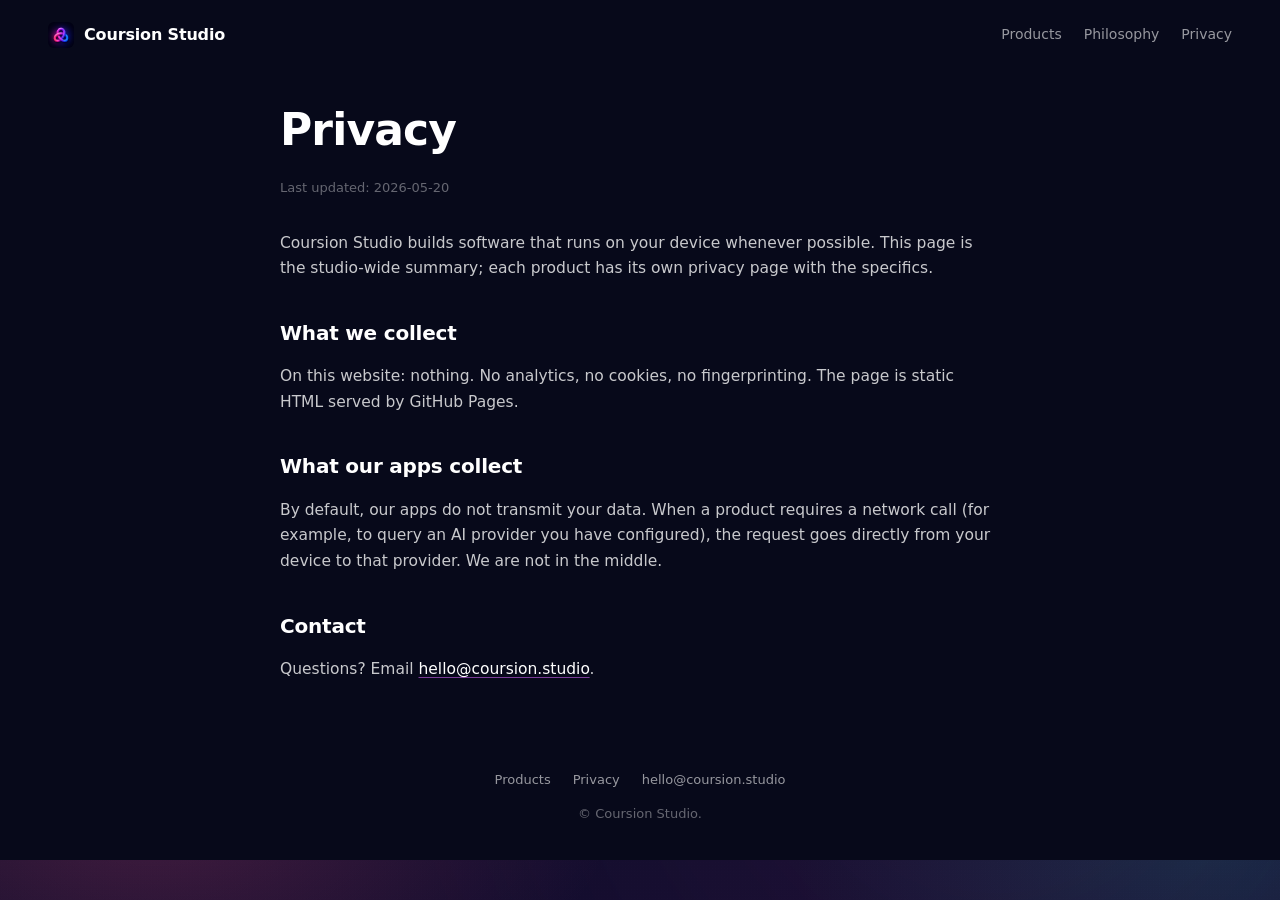
==== privacy.html @ 784a87d9 "chore: add private visitor analytics beacon (polaris t.js)" ====
<!doctype html>
<html lang="en">
<head>
  <meta charset="utf-8" />
  <meta name="viewport" content="width=device-width, initial-scale=1" />
  <title>Privacy — Coursion Studio</title>
  <link rel="icon" type="image/png" href="assets/favicon-32.png" />
  <link rel="stylesheet" href="styles.css" />
  <meta name="theme-color" content="#0E1224" />
  <script defer src="https://polaris-backend-489776622782.europe-west1.run.app/api/v1/analytics/t.js" data-site="coursion.studio"></script>
</head>
<body>
  <div class="bg"></div>
  <div class="container">
    <nav class="top">
      <div class="brand">
        <img src="assets/icon.png" alt="Coursion" onerror="this.style.display='none'" />
        <span>Coursion Studio</span>
      </div>
      <div class="links">
        <a href="index.html#products">Products</a>
        <a href="index.html#philosophy">Philosophy</a>
        <a href="privacy.html">Privacy</a>
      </div>
    </nav>

    <article class="prose">
      <h1>Privacy</h1>
      <p class="updated">Last updated: 2026-05-20</p>

      <p>Coursion Studio builds software that runs on your device whenever possible. This page is the studio-wide summary; each product has its own privacy page with the specifics.</p>

      <h2>What we collect</h2>
      <p>On this website: nothing. No analytics, no cookies, no fingerprinting. The page is static HTML served by GitHub Pages.</p>

      <h2>What our apps collect</h2>
      <p>By default, our apps do not transmit your data. When a product requires a network call (for example, to query an AI provider you have configured), the request goes directly from your device to that provider. We are not in the middle.</p>

      <h2>Contact</h2>
      <p>Questions? Email <a href="mailto:hello@coursion.studio">hello@coursion.studio</a>.</p>
    </article>
  </div>

  <footer>
    <div class="links">
      <a href="index.html#products">Products</a>
      <a href="privacy.html">Privacy</a>
      <a href="mailto:hello@coursion.studio">hello@coursion.studio</a>
    </div>
    <div>© Coursion Studio.</div>
  </footer>
</body>
</html>
---- styles.css ----
/* ─── Coursion Studio landing ─── */

:root {
  --bg-top:    #07091A;
  --bg-mid:    #0B0E26;
  --bg-bottom: #140B30;

  --text-primary:   #ffffff;
  --text-secondary: rgba(255, 255, 255, 0.58);
  --text-tertiary:  rgba(255, 255, 255, 0.38);

  --card-fill:        rgba(255, 255, 255, 0.04);
  --card-fill-strong: rgba(255, 255, 255, 0.06);
  --card-stroke:      rgba(255, 255, 255, 0.09);

  --brand-pink:   #FF5189;
  --brand-purple: #C75CEB;
  --brand-blue:   #389EFF;

  --brand-gradient:
    linear-gradient(90deg, var(--brand-pink), var(--brand-purple), var(--brand-blue));
  --brand-gradient-diag:
    linear-gradient(135deg, var(--brand-pink), var(--brand-purple), var(--brand-blue));
  --brand-soft:
    linear-gradient(90deg, rgba(255, 82, 140, 0.22), rgba(56, 158, 255, 0.22));

  --radius-card: 14px;
  --radius-btn:  12px;
}

* { box-sizing: border-box; }

html, body {
  margin: 0;
  padding: 0;
  background: var(--bg-top);
  color: var(--text-primary);
  font-family: -apple-system, BlinkMacSystemFont, "SF Pro Display", "SF Pro Text",
               "Inter", system-ui, sans-serif;
  font-size: 16px;
  line-height: 1.55;
  -webkit-font-smoothing: antialiased;
  -moz-osx-font-smoothing: grayscale;
}

/* ─── background: gradient + soft colored blooms ─── */

.bg {
  position: fixed;
  inset: 0;
  z-index: -1;
  overflow: hidden;
  background:
    radial-gradient(ellipse 50% 40% at 8% 6%,    rgba(168, 85, 247, 0.32), transparent 60%),
    radial-gradient(ellipse 45% 35% at 92% 14%,  rgba(56, 158, 255, 0.26), transparent 60%),
    radial-gradient(ellipse 55% 45% at 50% 48%,  rgba(199, 92, 235, 0.18), transparent 65%),
    radial-gradient(ellipse 60% 45% at 12% 90%,  rgba(255, 82, 140, 0.22), transparent 60%),
    radial-gradient(ellipse 55% 40% at 95% 95%,  rgba(20, 184, 166, 0.16), transparent 60%),
    linear-gradient(160deg,
      var(--bg-top) 0%, var(--bg-mid) 45%, var(--bg-bottom) 100%);
}

.bg::before {
  content: "";
  position: absolute;
  inset: -20%;
  background:
    radial-gradient(circle at 30% 30%, rgba(99, 102, 241, 0.10), transparent 40%),
    radial-gradient(circle at 70% 70%, rgba(244, 114, 182, 0.10), transparent 40%);
  filter: blur(60px);
  opacity: 0.7;
  animation: bgDrift 28s ease-in-out infinite alternate;
}

.bg::after {
  content: "";
  position: absolute;
  inset: 0;
  background-image:
    radial-gradient(rgba(255, 255, 255, 0.035) 1px, transparent 1px);
  background-size: 3px 3px;
  opacity: 0.5;
  mix-blend-mode: overlay;
  pointer-events: none;
}

@keyframes bgDrift {
  0%   { transform: translate3d(0, 0, 0) scale(1); }
  100% { transform: translate3d(-4%, 3%, 0) scale(1.08); }
}

@media (prefers-reduced-motion: reduce) {
  .bg::before { animation: none; }
}

/* ─── layout ─── */

.container {
  max-width: 1240px;
  margin: 0 auto;
  padding: 0 28px;
}

nav.top {
  display: flex;
  align-items: center;
  justify-content: space-between;
  padding: 22px 0 8px;
}

nav.top .brand {
  display: flex;
  align-items: center;
  gap: 10px;
  font-weight: 600;
  letter-spacing: -0.01em;
}

nav.top .brand img {
  width: 26px;
  height: 26px;
  border-radius: 6px;
}

nav.top .links {
  display: flex;
  gap: 22px;
}

nav.top a {
  color: var(--text-secondary);
  text-decoration: none;
  font-size: 14px;
  font-weight: 500;
  transition: color 0.15s;
}
nav.top a:hover { color: var(--text-primary); }

/* ─── hero ─── */

.hero {
  text-align: center;
  padding: 72px 0 40px;
}

.hero .app-icon {
  width: 112px;
  height: 112px;
  border-radius: 24px;
  margin-bottom: 28px;
  filter: drop-shadow(0 16px 40px rgba(199, 92, 235, 0.35))
          drop-shadow(0 4px 12px rgba(0, 0, 0, 0.4));
}

.hero .eyebrow {
  display: inline-block;
  font-size: 11px;
  font-weight: 600;
  letter-spacing: 1.4px;
  text-transform: uppercase;
  color: var(--text-tertiary);
  margin-bottom: 18px;
}

.hero h1 {
  font-size: clamp(40px, 6vw, 64px);
  font-weight: 700;
  letter-spacing: -0.025em;
  line-height: 1.05;
  margin: 0 0 22px;
}

.hero h1 .grad {
  background: var(--brand-gradient);
  -webkit-background-clip: text;
  background-clip: text;
  color: transparent;
}

.hero p.sub {
  font-size: 18px;
  color: var(--text-secondary);
  max-width: 620px;
  margin: 0 auto 36px;
}

/* ─── buttons ─── */

.cta-row {
  display: flex;
  gap: 14px;
  justify-content: center;
  flex-wrap: wrap;
}

.btn {
  display: inline-flex;
  align-items: center;
  gap: 10px;
  padding: 14px 22px;
  border-radius: var(--radius-btn);
  font-size: 14px;
  font-weight: 600;
  text-decoration: none;
  color: #fff;
  border: 1px solid rgba(255, 255, 255, 0.22);
  cursor: pointer;
  transition: transform 0.12s ease, opacity 0.12s ease;
}

.btn.primary {
  background: var(--brand-gradient-diag);
  box-shadow:
    0 8px 24px rgba(255, 82, 140, 0.32),
    0 8px 24px rgba(56, 158, 255, 0.22);
}

.btn.primary:hover { transform: translateY(-1px); }
.btn.primary:active { transform: translateY(0) scale(0.98); }

.btn.outline {
  background: rgba(255, 255, 255, 0.05);
  border-color: rgba(255, 255, 255, 0.12);
  color: rgba(255, 255, 255, 0.9);
}
.btn.outline:hover { background: rgba(255, 255, 255, 0.09); }

/* ─── section headers ─── */

.section-label {
  font-size: 11px;
  font-weight: 600;
  letter-spacing: 1.4px;
  text-transform: uppercase;
  color: var(--text-tertiary);
  margin-bottom: 10px;
}

section h2 {
  font-size: clamp(28px, 4vw, 36px);
  font-weight: 700;
  letter-spacing: -0.02em;
  margin: 0 0 8px;
}

section p.lede {
  color: var(--text-secondary);
  margin: 0 0 32px;
  max-width: 620px;
}

/* ─── card grids ─── */

.grid {
  display: grid;
  gap: 14px;
  grid-template-columns: repeat(auto-fit, minmax(260px, 1fr));
}

.card {
  position: relative;
  background:
    linear-gradient(180deg, var(--tile-tint, transparent), transparent 60%),
    var(--card-fill);
  border: 1px solid var(--card-stroke);
  border-radius: var(--radius-card);
  padding: 22px;
  overflow: hidden;
  transition:
    background 0.25s ease,
    border-color 0.25s ease,
    transform 0.35s cubic-bezier(0.2, 0.8, 0.2, 1),
    box-shadow 0.35s ease;
}

/* Soft glow overlay that fades in on hover, tinted by each tile's accent */
.card::before {
  content: "";
  position: absolute;
  inset: 0;
  border-radius: inherit;
  background:
    radial-gradient(circle at 0% 0%, var(--tile-glow, transparent), transparent 65%);
  opacity: 0;
  transition: opacity 0.4s ease;
  pointer-events: none;
  z-index: 0;
}

.card > * { position: relative; z-index: 1; }

.card:hover {
  border-color: rgba(255, 255, 255, 0.18);
  transform: translateY(-4px);
  box-shadow:
    0 14px 32px rgba(0, 0, 0, 0.28),
    0 0 0 1px var(--tile-ring, rgba(255, 255, 255, 0.08));
}

.card:hover::before { opacity: 0.55; }

.card .tile {
  width: 46px;
  height: 46px;
  border-radius: 12px;
  display: grid;
  place-items: center;
  margin-bottom: 16px;
  background: rgba(255, 255, 255, 0.06);
  border: 1px solid rgba(255, 255, 255, 0.10);
  color: #fff;
  transition:
    transform 0.35s cubic-bezier(0.2, 0.8, 0.2, 1),
    box-shadow 0.35s ease,
    border-color 0.25s ease;
  box-shadow:
    0 6px 14px var(--tile-glow, rgba(199, 92, 235, 0.18)),
    inset 0 0 0 1px rgba(255, 255, 255, 0.08);
}

.card .tile svg {
  width: 22px;
  height: 22px;
  display: block;
}

.card:hover .tile {
  transform: translateY(-1px) scale(1.06) rotate(-3deg);
  border-color: rgba(255, 255, 255, 0.28);
  box-shadow:
    0 12px 26px var(--tile-glow, rgba(199, 92, 235, 0.45)),
    inset 0 0 0 1px rgba(255, 255, 255, 0.12);
}

/* ─── tile color variants ─── */

.tile.c-cyan    { background: linear-gradient(135deg, #22D3EE, #3B82F6); }
.tile.c-green   { background: linear-gradient(135deg, #34D399, #10B981); }
.tile.c-red     { background: linear-gradient(135deg, #FB7185, #EF4444); }
.tile.c-amber   { background: linear-gradient(135deg, #FBBF24, #F97316); }
.tile.c-rainbow { background: linear-gradient(135deg, #F472B6 0%, #C084FC 35%, #60A5FA 70%, #34D399 100%); }
.tile.c-indigo  { background: linear-gradient(135deg, #818CF8, #6366F1); }
.tile.c-violet  { background: linear-gradient(135deg, #C084FC, #8B5CF6); }
.tile.c-pink    { background: linear-gradient(135deg, #F472B6, #EC4899); }
.tile.c-teal    { background: linear-gradient(135deg, #2DD4BF, #0EA5E9); }
.tile.c-blue    { background: linear-gradient(135deg, #60A5FA, #2563EB); }
.tile.c-orange  { background: linear-gradient(135deg, #FDBA74, #EA580C); }
.tile.c-mint    { background: linear-gradient(135deg, #6EE7B7, #14B8A6); }
.tile.c-magenta { background: linear-gradient(135deg, #F0ABFC, #D946EF); }
.tile.c-coral   { background: linear-gradient(135deg, #FCA5A5, #F43F5E); }

.card .tile.brand {
  background: var(--brand-gradient-diag);
  border-color: rgba(255, 255, 255, 0.22);
}

/* Per-card variables: subtle default top tint + glow color + hover ring */
.card:has(.tile.c-cyan)    { --tile-tint: rgba(59, 130, 246, 0.10);  --tile-glow: rgba(59, 130, 246, 0.45);  --tile-ring: rgba(59, 130, 246, 0.28); }
.card:has(.tile.c-green)   { --tile-tint: rgba(16, 185, 129, 0.10);  --tile-glow: rgba(16, 185, 129, 0.45);  --tile-ring: rgba(16, 185, 129, 0.26); }
.card:has(.tile.c-red)     { --tile-tint: rgba(239, 68, 68, 0.10);   --tile-glow: rgba(239, 68, 68, 0.45);   --tile-ring: rgba(239, 68, 68, 0.26); }
.card:has(.tile.c-amber)   { --tile-tint: rgba(249, 115, 22, 0.10);  --tile-glow: rgba(249, 115, 22, 0.45);  --tile-ring: rgba(249, 115, 22, 0.26); }
.card:has(.tile.c-rainbow) { --tile-tint: rgba(192, 132, 252, 0.10); --tile-glow: rgba(192, 132, 252, 0.45); --tile-ring: rgba(192, 132, 252, 0.26); }
.card:has(.tile.c-indigo)  { --tile-tint: rgba(99, 102, 241, 0.10);  --tile-glow: rgba(99, 102, 241, 0.45);  --tile-ring: rgba(99, 102, 241, 0.26); }
.card:has(.tile.c-violet)  { --tile-tint: rgba(139, 92, 246, 0.10);  --tile-glow: rgba(139, 92, 246, 0.45);  --tile-ring: rgba(139, 92, 246, 0.26); }
.card:has(.tile.c-pink)    { --tile-tint: rgba(236, 72, 153, 0.10);  --tile-glow: rgba(236, 72, 153, 0.45);  --tile-ring: rgba(236, 72, 153, 0.26); }
.card:has(.tile.c-teal)    { --tile-tint: rgba(14, 165, 233, 0.10);  --tile-glow: rgba(14, 165, 233, 0.45);  --tile-ring: rgba(14, 165, 233, 0.26); }
.card:has(.tile.c-blue)    { --tile-tint: rgba(37, 99, 235, 0.10);   --tile-glow: rgba(37, 99, 235, 0.45);   --tile-ring: rgba(37, 99, 235, 0.26); }
.card:has(.tile.c-orange)  { --tile-tint: rgba(234, 88, 12, 0.10);   --tile-glow: rgba(234, 88, 12, 0.45);   --tile-ring: rgba(234, 88, 12, 0.26); }
.card:has(.tile.c-mint)    { --tile-tint: rgba(20, 184, 166, 0.10);  --tile-glow: rgba(20, 184, 166, 0.45);  --tile-ring: rgba(20, 184, 166, 0.26); }
.card:has(.tile.c-magenta) { --tile-tint: rgba(217, 70, 239, 0.10);  --tile-glow: rgba(217, 70, 239, 0.45);  --tile-ring: rgba(217, 70, 239, 0.26); }
.card:has(.tile.c-coral)   { --tile-tint: rgba(244, 63, 94, 0.10);   --tile-glow: rgba(244, 63, 94, 0.45);   --tile-ring: rgba(244, 63, 94, 0.26); }
.card:has(.tile.brand)     { --tile-tint: rgba(199, 92, 235, 0.12);  --tile-glow: rgba(199, 92, 235, 0.5);   --tile-ring: rgba(199, 92, 235, 0.32); }

@media (prefers-reduced-motion: reduce) {
  .card, .card .tile, .card::before { transition: none !important; }
  .card:hover { transform: none; }
  .card:hover .tile { transform: none; }
}

.card h3 {
  font-size: 16px;
  margin: 0 0 6px;
  font-weight: 600;
  letter-spacing: -0.01em;
}

.card p {
  margin: 0;
  color: var(--text-secondary);
  font-size: 14px;
  line-height: 1.5;
}

.card .pro-pill {
  display: inline-block;
  font-size: 10px;
  font-weight: 600;
  letter-spacing: 0.8px;
  text-transform: uppercase;
  padding: 3px 8px;
  border-radius: 999px;
  background: var(--brand-gradient);
  margin-left: 8px;
  vertical-align: middle;
}

/* ─── pricing ─── */

.price-wrap {
  display: grid;
  gap: 16px;
  grid-template-columns: 1fr 1fr;
  max-width: 720px;
  margin: 0 auto;
}

@media (max-width: 640px) {
  .price-wrap { grid-template-columns: 1fr; }
}

.price {
  background: var(--card-fill);
  border: 1px solid var(--card-stroke);
  border-radius: var(--radius-card);
  padding: 28px;
}

.price.pro {
  background:
    linear-gradient(180deg, rgba(255, 82, 140, 0.10), rgba(56, 158, 255, 0.08)),
    var(--card-fill-strong);
  border-color: rgba(255, 255, 255, 0.16);
  position: relative;
  overflow: hidden;
}

.price.pro::before {
  content: "";
  position: absolute;
  inset: 0;
  background: var(--brand-gradient);
  mask: linear-gradient(#000, transparent 70%);
  opacity: 0.05;
  pointer-events: none;
}

.price .tier {
  font-size: 12px;
  font-weight: 600;
  letter-spacing: 1.2px;
  text-transform: uppercase;
  color: var(--text-tertiary);
}

.price.pro .tier {
  background: var(--brand-gradient);
  -webkit-background-clip: text;
  background-clip: text;
  color: transparent;
}

.price .amount {
  font-size: 44px;
  font-weight: 700;
  letter-spacing: -0.02em;
  margin: 8px 0 4px;
}

.price .note {
  color: var(--text-secondary);
  font-size: 14px;
  margin: 0 0 18px;
}

.price ul {
  list-style: none;
  padding: 0;
  margin: 0;
}

.price li {
  padding: 6px 0;
  color: rgba(255, 255, 255, 0.82);
  font-size: 14px;
  display: flex;
  align-items: center;
  gap: 10px;
}

.price li::before {
  content: "";
  width: 6px;
  height: 6px;
  border-radius: 50%;
  background: var(--brand-gradient);
  flex-shrink: 0;
}

/* ─── section spacing ─── */

section {
  padding: 64px 0;
}

section.tight { padding: 40px 0; }

hr.sep {
  border: 0;
  height: 1px;
  background: var(--card-stroke);
  margin: 0;
}

/* ─── footer ─── */

footer {
  padding: 48px 0 36px;
  color: var(--text-tertiary);
  font-size: 13px;
  text-align: center;
}

footer .links {
  display: flex;
  justify-content: center;
  gap: 22px;
  margin-bottom: 14px;
}

footer a {
  color: var(--text-secondary);
  text-decoration: none;
}
footer a:hover { color: var(--text-primary); }

/* ─── screenshots: macOS window chrome ───
 *
 * Source PNGs are 1779×1162. We let the browser do default high-quality
 * downscale — no image-rendering overrides (that crunches photos on retina).
 */
.window {
  margin: 0;
  border-radius: 16px;
  overflow: hidden;
  background: #0B0E1F;
  border: 1px solid rgba(255, 255, 255, 0.08);
  box-shadow:
    0 32px 80px rgba(0, 0, 0, 0.55),
    0 4px 12px rgba(0, 0, 0, 0.35),
    inset 0 0 0 1px rgba(255, 255, 255, 0.04);
  position: relative;
  transition: transform 0.4s cubic-bezier(0.2, 0.8, 0.2, 1),
              box-shadow 0.4s ease;
  isolation: isolate;
}

.window img {
  display: block;
  width: 100%;
  height: auto;
  image-rendering: auto;
}

/* Hero screenshot — the star of the page */
.hero-shot-wrap {
  position: relative;
  padding: 0 0 56px;
  margin-top: -4px;
}

.hero-shot-wrap::before {
  content: "";
  position: absolute;
  inset: -20% 0 -5% 0;
  background:
    radial-gradient(ellipse 50% 40% at 50% 40%, rgba(199, 92, 235, 0.30), transparent 60%),
    radial-gradient(ellipse 60% 50% at 30% 70%, rgba(255, 82, 140, 0.18), transparent 60%),
    radial-gradient(ellipse 60% 50% at 70% 70%, rgba(56, 158, 255, 0.18), transparent 60%);
  filter: blur(20px);
  pointer-events: none;
  z-index: -1;
}

.shot-hero {
  box-shadow:
    0 60px 140px rgba(0, 0, 0, 0.65),
    0 10px 28px rgba(0, 0, 0, 0.45),
    0 0 0 1px rgba(255, 255, 255, 0.06),
    0 0 180px rgba(199, 92, 235, 0.26);
  transform: perspective(2400px) rotateX(1deg);
  border-radius: 20px;
}

.shot-hero:hover {
  transform: perspective(2400px) rotateX(0deg) translateY(-3px);
}

.hero-stats {
  display: grid;
  grid-template-columns: repeat(4, 1fr);
  gap: 8px;
  margin: 40px auto 0;
  max-width: 760px;
  padding: 18px 24px;
  background: var(--card-fill);
  border: 1px solid var(--card-stroke);
  border-radius: var(--radius-card);
  backdrop-filter: blur(10px);
  -webkit-backdrop-filter: blur(10px);
}

.hero-stats .stat {
  text-align: center;
  display: flex;
  flex-direction: column;
  gap: 2px;
}

.hero-stats .stat strong {
  font-size: 22px;
  font-weight: 700;
  letter-spacing: -0.02em;
  background: var(--brand-gradient);
  -webkit-background-clip: text;
  background-clip: text;
  color: transparent;
}

.hero-stats .stat span {
  font-size: 12px;
  color: var(--text-tertiary);
  letter-spacing: 0.3px;
}

@media (max-width: 640px) {
  .hero-stats {
    grid-template-columns: repeat(2, 1fr);
    gap: 14px;
  }
}

/* Showcase: alternating text / screenshot rows */
.showcase-intro {
  text-align: center;
  padding-bottom: 24px;
}

.showcase-intro h2,
.showcase-intro p.lede {
  margin-left: auto;
  margin-right: auto;
}

.showcase {
  padding: 8px 0 64px;
  display: flex;
  flex-direction: column;
  gap: 72px;
}

.showcase-row {
  display: grid;
  grid-template-columns: minmax(0, 4fr) minmax(0, 8fr);
  gap: 56px;
  align-items: center;
}

.showcase-row.reverse {
  grid-template-columns: minmax(0, 8fr) minmax(0, 4fr);
}

.showcase-row.reverse .showcase-copy { order: 2; }
.showcase-row.reverse .window        { order: 1; }

.showcase-copy h3 {
  font-size: clamp(24px, 3vw, 30px);
  font-weight: 700;
  letter-spacing: -0.02em;
  line-height: 1.15;
  margin: 14px 0 14px;
}

.showcase-copy p {
  color: var(--text-secondary);
  font-size: 16px;
  line-height: 1.6;
  margin: 0 0 18px;
}

.showcase-row .window {
  box-shadow:
    0 36px 80px rgba(0, 0, 0, 0.5),
    0 6px 18px rgba(0, 0, 0, 0.32),
    0 0 0 1px rgba(255, 255, 255, 0.05),
    0 0 80px var(--showcase-glow, rgba(199, 92, 235, 0.18));
}

.showcase-row:nth-child(1) .window { --showcase-glow: rgba(34, 211, 238, 0.22); }
.showcase-row:nth-child(2) .window { --showcase-glow: rgba(199, 92, 235, 0.26); }
.showcase-row:nth-child(3) .window { --showcase-glow: rgba(249, 115, 22, 0.22); }
.showcase-row:nth-child(4) .window { --showcase-glow: rgba(20, 184, 166, 0.22); }

/* Chips (small tool label above showcase heading) */
.chip {
  display: inline-flex;
  align-items: center;
  gap: 8px;
  padding: 6px 12px 6px 10px;
  border-radius: 999px;
  font-size: 12px;
  font-weight: 600;
  letter-spacing: 0.2px;
  color: #fff;
  background: rgba(255, 255, 255, 0.06);
  border: 1px solid rgba(255, 255, 255, 0.10);
}

.chip svg {
  width: 14px;
  height: 14px;
}

.chip .pro-pill {
  margin-left: 4px;
  font-size: 9px;
  padding: 2px 6px;
}

.chip.chip-cyan   { background: linear-gradient(135deg, rgba(34, 211, 238, 0.18), rgba(59, 130, 246, 0.14)); border-color: rgba(59, 130, 246, 0.30); }
.chip.chip-amber  { background: linear-gradient(135deg, rgba(251, 191, 36, 0.18), rgba(249, 115, 22, 0.14)); border-color: rgba(249, 115, 22, 0.30); }
.chip.chip-teal   { background: linear-gradient(135deg, rgba(45, 212, 191, 0.18), rgba(14, 165, 233, 0.14)); border-color: rgba(14, 165, 233, 0.30); }
.chip.chip-brand  { background: var(--brand-soft); border-color: rgba(199, 92, 235, 0.30); }

/* Pills (compact feature tags under copy) */
.pills {
  list-style: none;
  padding: 0;
  margin: 0;
  display: flex;
  flex-wrap: wrap;
  gap: 6px;
}

.pills li {
  font-size: 12px;
  font-weight: 500;
  padding: 5px 10px;
  border-radius: 999px;
  color: rgba(255, 255, 255, 0.82);
  background: rgba(255, 255, 255, 0.05);
  border: 1px solid rgba(255, 255, 255, 0.09);
}

/* Pro badge corner treatment on the compact tools grid */
.card.pro {
  background:
    linear-gradient(180deg, rgba(199, 92, 235, 0.08), transparent 60%),
    var(--card-fill-strong);
}

.why-grid {
  /* Four tiles on desktop; auto-fit lets it fall to 2 on mid-sized
     windows and the 1-column rule in the mobile media query below
     handles the narrowest viewport. 220px min keeps each card wide
     enough for its heading + one-line description. */
  grid-template-columns: repeat(auto-fit, minmax(220px, 1fr));
}

.pricing-footnote {
  text-align: center;
  color: var(--text-tertiary);
  font-size: 13px;
  margin: 24px auto 0;
  max-width: 560px;
}

@media (max-width: 860px) {
  .showcase-row,
  .showcase-row.reverse {
    grid-template-columns: 1fr;
    gap: 24px;
  }
  .showcase-row.reverse .showcase-copy { order: 1; }
  .showcase-row.reverse .window        { order: 2; }
  .showcase { gap: 56px; }
  .why-grid { grid-template-columns: 1fr; }
}

@media (prefers-reduced-motion: reduce) {
  .window { transition: none; }
  .shot-hero { transform: none; }
  .shot-hero:hover { transform: none; }
}

/* ─── prose (privacy page) ─── */

.prose {
  max-width: 720px;
  margin: 0 auto;
  padding: 40px 0 24px;
}

.prose h1 {
  font-size: clamp(32px, 4.5vw, 44px);
  font-weight: 700;
  letter-spacing: -0.02em;
  margin: 0 0 8px;
}

.prose .updated {
  color: var(--text-tertiary);
  font-size: 13px;
  margin-bottom: 32px;
}

.prose h2 {
  font-size: 20px;
  font-weight: 600;
  letter-spacing: -0.01em;
  margin: 36px 0 10px;
}

.prose p, .prose li {
  color: rgba(255, 255, 255, 0.78);
  font-size: 15.5px;
  line-height: 1.65;
}

.prose strong { color: var(--text-primary); }

.prose a {
  color: #fff;
  text-decoration: underline;
  text-decoration-color: rgba(199, 92, 235, 0.6);
  text-underline-offset: 3px;
}

.prose a:hover {
  text-decoration-color: var(--brand-pink);
}

/* ─── Coursion: brand mark in nav ─── */
.brand-mark {
  width: 32px;
  height: 32px;
  border-radius: 8px;
  object-fit: cover;
  display: block;
  filter: drop-shadow(0 4px 12px rgba(199, 92, 235, 0.45));
}

.hero-mark {
  display: block;
  width: 128px;
  height: 128px;
  margin: 0 auto 28px;
  border-radius: 28px;
  object-fit: cover;
  filter:
    drop-shadow(0 18px 44px rgba(199, 92, 235, 0.45))
    drop-shadow(0 6px 18px rgba(56, 158, 255, 0.32));
}

/* ─── Coursion: hero mosaic (visual replacement for product screenshot) ─── */
.hero-mosaic {
  margin: 56px auto 0;
  max-width: 780px;
  display: grid;
  grid-template-columns: repeat(4, 1fr);
  gap: 14px;
  perspective: 1400px;
}

.hero-mosaic .m-tile {
  aspect-ratio: 1 / 1;
  border-radius: 22px;
  background: var(--m-bg, linear-gradient(135deg, #C084FC, #6366F1));
  display: grid;
  place-items: center;
  color: #fff;
  box-shadow:
    0 14px 36px var(--m-glow, rgba(99, 102, 241, 0.45)),
    inset 0 0 0 1px rgba(255, 255, 255, 0.14),
    inset 0 -10px 24px rgba(0, 0, 0, 0.18);
  transform: rotate(var(--m-rot, 0deg)) translateY(var(--m-y, 0));
  transition: transform 0.5s cubic-bezier(0.2, 0.8, 0.2, 1), box-shadow 0.5s ease;
  animation: floaty 8s ease-in-out infinite alternate;
  animation-delay: var(--m-delay, 0s);
}

.hero-mosaic .m-tile:hover {
  transform: rotate(0deg) translateY(-6px) scale(1.04);
}

.hero-mosaic .m-tile svg {
  width: 44%;
  height: 44%;
  filter: drop-shadow(0 4px 10px rgba(0, 0, 0, 0.35));
}

@keyframes floaty {
  0%   { translate: 0 0; }
  100% { translate: 0 -6px; }
}

@media (prefers-reduced-motion: reduce) {
  .hero-mosaic .m-tile { animation: none; }
}

@media (max-width: 640px) {
  .hero-mosaic { grid-template-columns: repeat(4, 1fr); gap: 8px; }
}

/* ─── Coursion: product card refinements ─── */
.card.product {
  display: flex;
  flex-direction: column;
  text-decoration: none;
  color: inherit;
  min-height: 180px;
}

.card.product .platform {
  position: absolute;
  top: 18px;
  right: 18px;
  font-size: 10px;
  font-weight: 700;
  letter-spacing: 1px;
  text-transform: uppercase;
  padding: 4px 9px;
  border-radius: 999px;
  color: rgba(255, 255, 255, 0.7);
  background: rgba(255, 255, 255, 0.06);
  border: 1px solid rgba(255, 255, 255, 0.10);
}

.card.product .platform.mac { color: #C4B5FD; }
.card.product .platform.ios { color: #FBCFE8; }
.card.product .platform.web { color: #99F6E4; }

.card.product .status {
  display: inline-block;
  margin-top: 14px;
  font-size: 12px;
  font-weight: 600;
  letter-spacing: 0.3px;
  color: rgba(255, 255, 255, 0.55);
}

.card.product[data-soon="true"] .status::before {
  content: "•";
  color: #FBBF24;
  margin-right: 6px;
}

.card.product:not([data-soon="true"]) .status {
  color: rgba(255, 255, 255, 0.85);
}

.card.product:not([data-soon="true"]) .status::after {
  content: " →";
  display: inline-block;
  transition: transform 0.2s ease;
}

.card.product:not([data-soon="true"]):hover .status::after {
  transform: translateX(3px);
}

/* ─── Coursion: principles (numbered rows, not cards) ─── */
.principles {
  display: grid;
  gap: 4px;
  margin-top: 8px;
  border-top: 1px solid var(--card-stroke);
}

.principle {
  display: grid;
  grid-template-columns: 64px 1fr;
  align-items: baseline;
  gap: 24px;
  padding: 28px 4px;
  border-bottom: 1px solid var(--card-stroke);
  transition: background 0.2s ease;
}

.principle:hover { background: rgba(255, 255, 255, 0.02); }

.principle .num {
  font-size: 18px;
  font-weight: 700;
  letter-spacing: 0.05em;
  background: var(--brand-gradient);
  -webkit-background-clip: text;
  background-clip: text;
  color: transparent;
  font-variant-numeric: tabular-nums;
}

.principle .body h3 {
  font-size: 22px;
  font-weight: 600;
  letter-spacing: -0.015em;
  margin: 0 0 8px;
}

.principle .body p {
  margin: 0;
  color: var(--text-secondary);
  font-size: 15.5px;
  line-height: 1.6;
  max-width: 640px;
}

@media (max-width: 640px) {
  .principle { grid-template-columns: 40px 1fr; gap: 16px; padding: 22px 4px; }
  .principle .body h3 { font-size: 18px; }
}

/* ─── Coursion: showcase-row chips/tags ─── */
.chip .dot {
  width: 10px;
  height: 10px;
  border-radius: 50%;
  display: inline-block;
  box-shadow: inset 0 0 0 1px rgba(255,255,255,0.18);
}

.platform-tag {
  display: inline-block;
  margin-left: 6px;
  font-size: 9.5px;
  font-weight: 700;
  letter-spacing: 1px;
  text-transform: uppercase;
  padding: 2px 7px;
  border-radius: 999px;
  border: 1px solid rgba(255,255,255,0.16);
  color: rgba(255,255,255,0.78);
  background: rgba(255,255,255,0.04);
}
.platform-tag.mac { color: #C4B5FD; border-color: rgba(196,181,253,0.28); }
.platform-tag.ios { color: #FBCFE8; border-color: rgba(251,207,232,0.28); }
.platform-tag.web { color: #99F6E4; border-color: rgba(153,246,228,0.28); }

.soon-tag {
  display: inline-block;
  margin-left: 4px;
  font-size: 9.5px;
  font-weight: 700;
  letter-spacing: 1px;
  text-transform: uppercase;
  padding: 2px 7px;
  border-radius: 999px;
  background: rgba(251, 191, 36, 0.14);
  border: 1px solid rgba(251, 191, 36, 0.35);
  color: #FCD34D;
}

/* ─── Coursion: product-hero panel (used when no real screenshot) ─── */
.window.product-hero {
  aspect-ratio: 16 / 10;
  background: var(--ph-grad, linear-gradient(135deg,#C084FC,#6366F1));
  position: relative;
  overflow: hidden;
}

.window.product-hero::before {
  content: "";
  position: absolute;
  inset: 0;
  background:
    radial-gradient(circle at 20% 20%, rgba(255,255,255,0.22), transparent 45%),
    radial-gradient(circle at 80% 90%, rgba(0,0,0,0.25), transparent 55%);
  pointer-events: none;
}

.window.product-hero::after {
  content: "";
  position: absolute;
  inset: 0;
  background-image: radial-gradient(rgba(255,255,255,0.06) 1px, transparent 1px);
  background-size: 4px 4px;
  mix-blend-mode: overlay;
  opacity: 0.6;
  pointer-events: none;
}

.window.product-hero .ph-inner {
  position: absolute;
  inset: 0;
  display: grid;
  place-items: center;
  align-content: center;
  gap: 22px;
  text-align: center;
  z-index: 1;
}

.window.product-hero .ph-inner img {
  width: 128px;
  height: 128px;
  border-radius: 28px;
  box-shadow:
    0 24px 60px rgba(0,0,0,0.45),
    inset 0 0 0 1px rgba(255,255,255,0.18);
}

.window.product-hero .ph-icon {
  width: 128px;
  height: 128px;
  border-radius: 28px;
  background: rgba(255,255,255,0.14);
  border: 1px solid rgba(255,255,255,0.28);
  backdrop-filter: blur(14px);
  -webkit-backdrop-filter: blur(14px);
  display: grid;
  place-items: center;
  color: #fff;
  box-shadow:
    0 24px 60px rgba(0,0,0,0.4),
    inset 0 0 0 1px rgba(255,255,255,0.10);
}

.window.product-hero .ph-icon svg {
  width: 60px;
  height: 60px;
}

.window.product-hero .ph-caption {
  font-size: 13px;
  font-weight: 600;
  letter-spacing: 0.4px;
  color: rgba(255,255,255,0.88);
  text-shadow: 0 1px 3px rgba(0,0,0,0.4);
}

.showcase { padding-top: 16px; }

/* ─── Coursion: big banner-style section heads (Part 01 / Part 02) ─── */
.section-head {
  padding: 96px 0 24px;
  position: relative;
}

.section-head::before {
  content: "";
  position: absolute;
  left: 0;
  right: 0;
  top: 0;
  height: 1px;
  background: linear-gradient(90deg, transparent, rgba(255,255,255,0.16), transparent);
}

.section-head .head-inner {
  max-width: 760px;
}

.section-head .head-meta {
  display: flex;
  align-items: center;
  gap: 14px;
  margin-bottom: 22px;
}

.section-head .head-kicker {
  font-size: 11px;
  font-weight: 700;
  letter-spacing: 2px;
  text-transform: uppercase;
  padding: 6px 12px;
  border-radius: 999px;
  background: var(--brand-gradient);
  color: #fff;
  box-shadow: 0 6px 18px rgba(199, 92, 235, 0.35);
}

.section-head .head-count {
  font-size: 12px;
  font-weight: 600;
  letter-spacing: 0.4px;
  color: var(--text-tertiary);
}

.section-head .head-count::before {
  content: "·";
  margin-right: 12px;
  color: var(--text-tertiary);
}

.section-head .head-title {
  font-size: clamp(44px, 7vw, 76px);
  font-weight: 700;
  letter-spacing: -0.03em;
  line-height: 1.0;
  margin: 0 0 14px;
}

.section-head .head-title .grad {
  background: var(--brand-gradient);
  -webkit-background-clip: text;
  background-clip: text;
  color: transparent;
}

.section-head .head-title .grad.ios-grad {
  background: linear-gradient(90deg, #2DD4BF, #0EA5E9, #6366F1);
  -webkit-background-clip: text;
  background-clip: text;
  color: transparent;
}

.section-head .head-lede {
  font-size: 18px;
  color: var(--text-secondary);
  max-width: 580px;
  margin: 0;
}

/* ─── Coursion: iOS showcase rows — balanced compact column ─── */

/* iOS rows: make figure column smaller so it doesn't dominate copy */
.showcase-row.ios-row { grid-template-columns: minmax(0, 6fr) minmax(0, 5fr); gap: 48px; }
.showcase-row.ios-row.reverse { grid-template-columns: minmax(0, 5fr) minmax(0, 6fr); }

.ios-stage {
  margin: 0;
  padding: 0;
  border: 1px solid rgba(255,255,255,0.08);
  background: var(--ios-card-bg, linear-gradient(160deg, rgba(255,255,255,0.04), rgba(255,255,255,0.015)));
  position: relative;
  aspect-ratio: 1 / 1;
  max-width: 380px;
  margin-inline: auto;
  display: grid;
  place-items: center;
  align-content: center;
  gap: 18px;
  overflow: hidden;
  border-radius: 28px;
  box-shadow:
    0 30px 60px rgba(0,0,0,0.45),
    0 0 0 1px rgba(255,255,255,0.04),
    0 0 80px var(--ios-glow, rgba(140,90,240,0.18));
}

.ios-stage::before {
  content: "";
  position: absolute;
  inset: 0;
  background: var(--ios-bg, radial-gradient(ellipse at 50% 50%, rgba(140,90,240,0.30), transparent 65%));
  z-index: 0;
}

.ios-stage::after {
  content: "";
  position: absolute;
  inset: 0;
  background-image: radial-gradient(rgba(255,255,255,0.04) 1px, transparent 1px);
  background-size: 4px 4px;
  mix-blend-mode: overlay;
  opacity: 0.5;
  z-index: 0;
}

.ios-stage .app-icon {
  position: relative;
  z-index: 1;
  width: 132px;
  height: 132px;
  border-radius: 30px;
  box-shadow:
    0 18px 40px rgba(0,0,0,0.55),
    inset 0 0 0 1px rgba(255,255,255,0.10);
  object-fit: cover;
  transition: transform 0.4s cubic-bezier(0.2, 0.8, 0.2, 1);
}

.ios-stage:hover .app-icon { transform: translateY(-4px) scale(1.04); }

.ios-stage .app-name {
  position: relative;
  z-index: 1;
  font-size: 17px;
  font-weight: 600;
  letter-spacing: -0.01em;
  color: #fff;
  text-shadow: 0 1px 8px rgba(0,0,0,0.5);
}

.ios-stage .app-tag {
  position: relative;
  z-index: 1;
  font-size: 12px;
  font-weight: 500;
  color: rgba(255,255,255,0.62);
  letter-spacing: 0.2px;
  padding: 0 24px;
  text-align: center;
  margin-top: -8px;
}

@media (max-width: 860px) {
  .showcase-row.ios-row,
  .showcase-row.ios-row.reverse { grid-template-columns: 1fr; }
  .ios-stage { max-width: 280px; }
  .ios-stage .app-icon { width: 108px; height: 108px; }
}

/* ─── Coursion: App-Store-Today-style iOS card grid ─── */
.app-deck { padding: 16px 0 64px; }

.deck-grid {
  display: grid;
  grid-template-columns: repeat(auto-fit, minmax(320px, 1fr));
  gap: 20px;
}

.app-tile {
  position: relative;
  display: flex;
  flex-direction: column;
  gap: 18px;
  padding: 22px 22px 24px;
  min-height: 320px;
  border-radius: 22px;
  text-decoration: none;
  color: #fff;
  overflow: hidden;
  isolation: isolate;
  border: 1px solid rgba(255,255,255,0.08);
  background: rgba(255,255,255,0.02);
  transition:
    transform 0.4s cubic-bezier(0.2,0.8,0.2,1),
    box-shadow 0.4s ease,
    border-color 0.3s ease;
}

.app-tile .tile-bg {
  position: absolute;
  inset: 0;
  z-index: -1;
  background:
    radial-gradient(ellipse 100% 70% at 20% 0%, var(--tile-from), transparent 60%),
    radial-gradient(ellipse 100% 70% at 100% 100%, var(--tile-to), transparent 65%),
    linear-gradient(160deg, rgba(0,0,0,0.45), rgba(0,0,0,0.7));
  opacity: 0.85;
  transition: opacity 0.4s ease, transform 0.6s ease;
}

.app-tile::after {
  content: "";
  position: absolute;
  inset: 0;
  z-index: -1;
  background-image: radial-gradient(rgba(255,255,255,0.05) 1px, transparent 1px);
  background-size: 3px 3px;
  mix-blend-mode: overlay;
  opacity: 0.5;
  pointer-events: none;
}

.app-tile:hover {
  transform: translateY(-5px);
  border-color: rgba(255,255,255,0.18);
  box-shadow:
    0 22px 50px rgba(0,0,0,0.45),
    0 0 60px color-mix(in srgb, var(--tile-to) 28%, transparent);
}

.app-tile:hover .tile-bg { opacity: 1; transform: scale(1.04); }

.app-tile[aria-disabled="true"] { cursor: default; }

.tile-top {
  display: flex;
  align-items: center;
  justify-content: space-between;
}

.tile-cat {
  font-size: 10.5px;
  font-weight: 700;
  letter-spacing: 1.5px;
  text-transform: uppercase;
  color: rgba(255,255,255,0.85);
  padding: 5px 10px;
  border-radius: 999px;
  background: rgba(0,0,0,0.30);
  backdrop-filter: blur(6px);
  -webkit-backdrop-filter: blur(6px);
}

.tile-plat {
  font-size: 10px;
  font-weight: 700;
  letter-spacing: 1.2px;
  text-transform: uppercase;
  color: rgba(255,255,255,0.7);
  padding: 4px 9px;
  border-radius: 999px;
  border: 1px solid rgba(255,255,255,0.22);
}

.tile-icon-row {
  display: flex;
  align-items: center;
  gap: 14px;
  margin-top: auto;
}

.tile-icon-row img {
  width: 64px;
  height: 64px;
  border-radius: 16px;
  object-fit: cover;
  box-shadow:
    0 8px 22px rgba(0,0,0,0.45),
    inset 0 0 0 1px rgba(255,255,255,0.14);
  flex-shrink: 0;
}

.tile-id { min-width: 0; }

.tile-name {
  font-size: 17px;
  font-weight: 700;
  letter-spacing: -0.01em;
  color: #fff;
  text-shadow: 0 1px 4px rgba(0,0,0,0.35);
}

.tile-sub {
  font-size: 12.5px;
  font-weight: 500;
  color: rgba(255,255,255,0.78);
  margin-top: 2px;
}

.tile-foot h4 {
  margin: 0 0 6px;
  font-size: 18px;
  font-weight: 700;
  letter-spacing: -0.015em;
  line-height: 1.25;
  color: #fff;
  text-shadow: 0 1px 6px rgba(0,0,0,0.35);
}

.tile-foot p {
  margin: 0 0 12px;
  font-size: 13.5px;
  line-height: 1.5;
  color: rgba(255,255,255,0.82);
}

.tile-cta {
  display: inline-block;
  margin-top: 4px;
  font-size: 12.5px;
  font-weight: 600;
  letter-spacing: 0.3px;
  color: #fff;
  padding: 7px 12px;
  border-radius: 999px;
  background: rgba(255,255,255,0.14);
  border: 1px solid rgba(255,255,255,0.22);
  backdrop-filter: blur(6px);
  -webkit-backdrop-filter: blur(6px);
  transition: background 0.2s ease, transform 0.2s ease;
}

.app-tile:hover .tile-cta {
  background: rgba(255,255,255,0.22);
  transform: translateX(2px);
}

.tile-cta.soon {
  background: rgba(251,191,36,0.18);
  border-color: rgba(251,191,36,0.4);
  color: #FCD34D;
}
.app-tile:hover .tile-cta.soon { background: rgba(251,191,36,0.18); transform: none; }
.app-tile[aria-disabled="true"] { cursor: default; }

@media (max-width: 640px) {
  .deck-grid { grid-template-columns: 1fr; }
  .app-tile { min-height: 280px; }
}

/* ─── Coursion: mobile lineup grid ─── */
.mobile-grid {
  display: grid;
  gap: 16px;
  grid-template-columns: repeat(auto-fit, minmax(260px, 1fr));
  margin-top: 8px;
}

.mob-card {
  display: flex;
  gap: 16px;
  align-items: flex-start;
  padding: 18px;
  background: var(--card-fill);
  border: 1px solid var(--card-stroke);
  border-radius: var(--radius-card);
  transition: transform 0.3s cubic-bezier(0.2, 0.8, 0.2, 1), border-color 0.25s ease, background 0.25s ease;
}

.mob-card:hover {
  transform: translateY(-3px);
  border-color: rgba(255,255,255,0.18);
  background: var(--card-fill-strong);
}

.mob-card img {
  width: 72px;
  height: 72px;
  border-radius: 18px;
  flex-shrink: 0;
  box-shadow:
    0 10px 22px rgba(0,0,0,0.4),
    inset 0 0 0 1px rgba(255,255,255,0.08);
  object-fit: cover;
}

.mob-card .mob-body { min-width: 0; }

.mob-card h4 {
  margin: 0 0 4px;
  font-size: 17px;
  font-weight: 600;
  letter-spacing: -0.01em;
}

.mob-card p {
  margin: 0 0 10px;
  color: var(--text-secondary);
  font-size: 13.5px;
  line-height: 1.5;
}
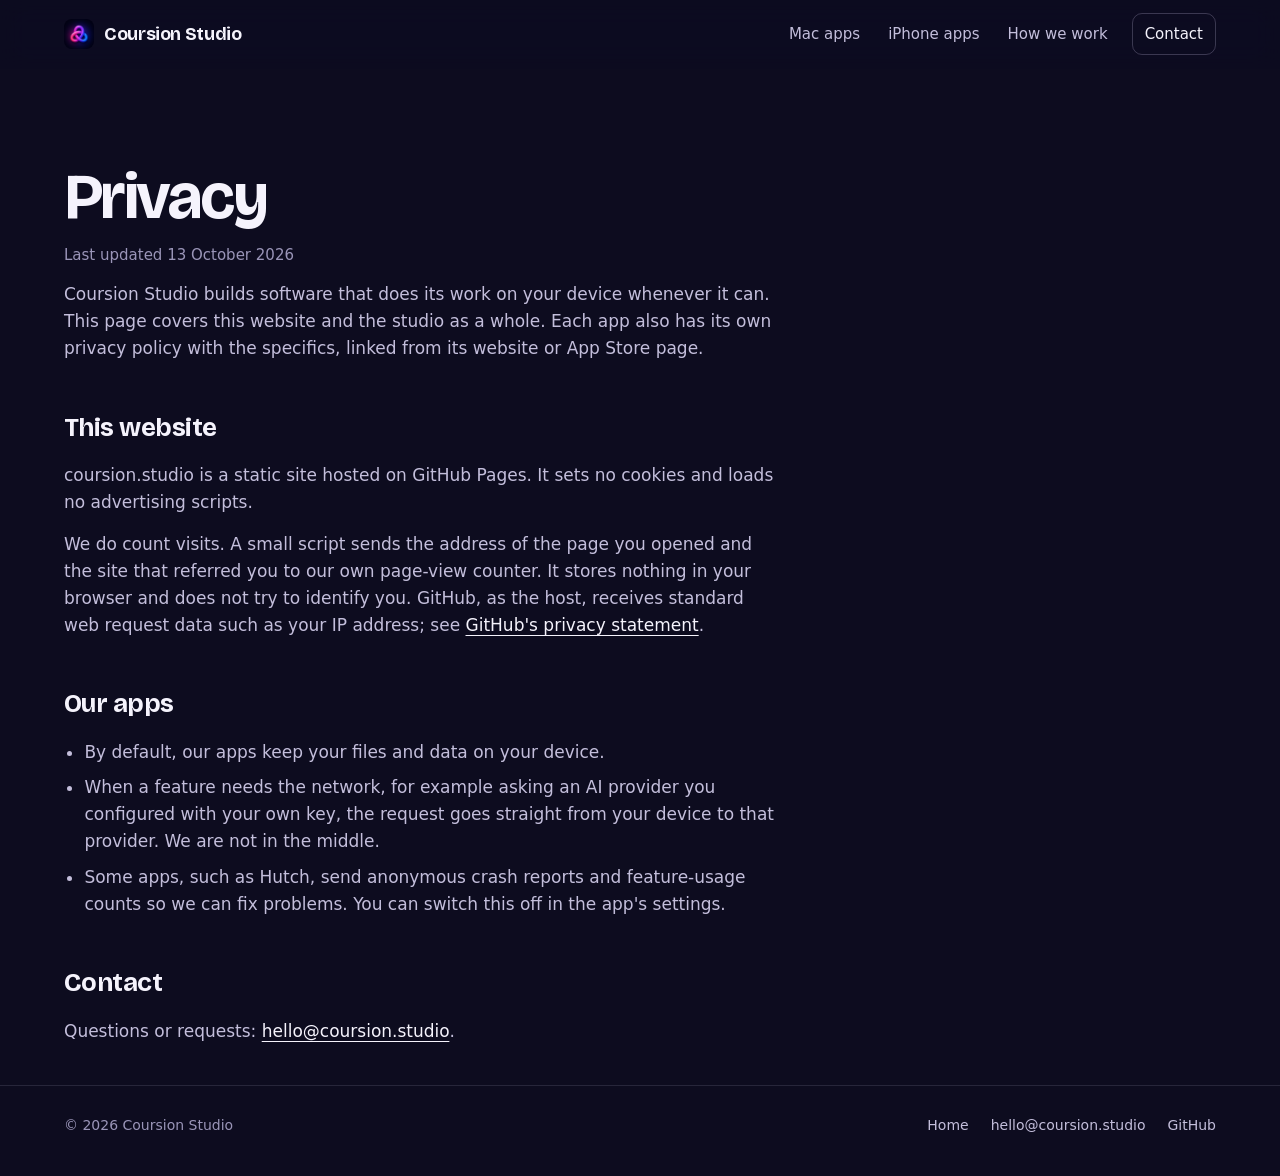
==== commit ec334b67: "Redesign the studio site and bring the lineup up to date Lineup - Remove Nook, Shoppy (gone from the" ====
--- a/privacy.html
+++ b/privacy.html
@@ -3,51 +3,67 @@
 <head>
   <meta charset="utf-8" />
   <meta name="viewport" content="width=device-width, initial-scale=1" />
-  <title>Privacy — Coursion Studio</title>
-  <link rel="icon" type="image/png" href="assets/favicon-32.png" />
+  <title>Privacy · Coursion Studio</title>
+  <meta name="description" content="How coursion.studio and Coursion Studio apps handle your data." />
+  <link rel="canonical" href="https://coursion.studio/privacy.html" />
+  <link rel="icon" type="image/png" sizes="32x32" href="assets/favicon-32.png" />
+  <link rel="apple-touch-icon" sizes="180x180" href="assets/apple-touch-icon.png" />
+  <link rel="preload" href="assets/fonts/bricolage-grotesque-latin.woff2" as="font" type="font/woff2" crossorigin />
   <link rel="stylesheet" href="styles.css" />
-  <meta name="theme-color" content="#0E1224" />
+  <meta name="theme-color" content="#0d0c1f" />
+  <meta name="color-scheme" content="dark" />
   <script defer src="https://polaris-backend-489776622782.europe-west1.run.app/api/v1/analytics/t.js" data-site="coursion.studio"></script>
 </head>
 <body>
-  <div class="bg"></div>
-  <div class="container">
-    <nav class="top">
-      <div class="brand">
-        <img src="assets/icon.png" alt="Coursion" onerror="this.style.display='none'" />
-        <span>Coursion Studio</span>
-      </div>
-      <div class="links">
-        <a href="index.html#products">Products</a>
-        <a href="index.html#philosophy">Philosophy</a>
-        <a href="privacy.html">Privacy</a>
-      </div>
-    </nav>
+  <a class="skip" href="#main">Skip to content</a>
 
+  <header class="site-head">
+    <div class="wrap">
+      <a class="brand" href="./">
+        <img src="assets/icon-512.png" alt="" width="30" height="30" />
+        Coursion Studio
+      </a>
+      <nav class="site-nav" aria-label="Primary">
+        <a href="./#mac">Mac apps</a>
+        <a href="./#iphone">iPhone apps</a>
+        <a href="./#how">How we work</a>
+        <a class="nav-contact" href="mailto:hello@coursion.studio">Contact</a>
+      </nav>
+    </div>
+  </header>
+
+  <main id="main" class="wrap">
     <article class="prose">
       <h1>Privacy</h1>
-      <p class="updated">Last updated: 2026-05-20</p>
+      <p class="updated">Last updated 13 October 2026</p>
 
-      <p>Coursion Studio builds software that runs on your device whenever possible. This page is the studio-wide summary; each product has its own privacy page with the specifics.</p>
+      <p>Coursion Studio builds software that does its work on your device whenever it can. This page covers this website and the studio as a whole. Each app also has its own privacy policy with the specifics, linked from its website or App Store page.</p>
 
-      <h2>What we collect</h2>
-      <p>On this website: nothing. No analytics, no cookies, no fingerprinting. The page is static HTML served by GitHub Pages.</p>
+      <h2>This website</h2>
+      <p>coursion.studio is a static site hosted on GitHub Pages. It sets no cookies and loads no advertising scripts.</p>
+      <p>We do count visits. A small script sends the address of the page you opened and the site that referred you to our own page-view counter. It stores nothing in your browser and does not try to identify you. GitHub, as the host, receives standard web request data such as your IP address; see <a href="https://docs.github.com/en/site-policy/privacy-policies/github-general-privacy-statement">GitHub's privacy statement</a>.</p>
 
-      <h2>What our apps collect</h2>
-      <p>By default, our apps do not transmit your data. When a product requires a network call (for example, to query an AI provider you have configured), the request goes directly from your device to that provider. We are not in the middle.</p>
+      <h2>Our apps</h2>
+      <ul>
+        <li>By default, our apps keep your files and data on your device.</li>
+        <li>When a feature needs the network, for example asking an AI provider you configured with your own key, the request goes straight from your device to that provider. We are not in the middle.</li>
+        <li>Some apps, such as Hutch, send anonymous crash reports and feature-usage counts so we can fix problems. You can switch this off in the app's settings.</li>
+      </ul>
 
       <h2>Contact</h2>
-      <p>Questions? Email <a href="mailto:hello@coursion.studio">hello@coursion.studio</a>.</p>
+      <p>Questions or requests: <a href="mailto:hello@coursion.studio">hello@coursion.studio</a>.</p>
     </article>
-  </div>
+  </main>
 
-  <footer>
-    <div class="links">
-      <a href="index.html#products">Products</a>
-      <a href="privacy.html">Privacy</a>
-      <a href="mailto:hello@coursion.studio">hello@coursion.studio</a>
+  <footer class="site-foot">
+    <div class="wrap">
+      <span>© 2026 Coursion Studio</span>
+      <nav aria-label="Footer">
+        <a href="./">Home</a>
+        <a href="mailto:hello@coursion.studio">hello@coursion.studio</a>
+        <a href="https://github.com/kuraydev">GitHub</a>
+      </nav>
     </div>
-    <div>© Coursion Studio.</div>
   </footer>
 </body>
 </html>
--- a/styles.css
+++ b/styles.css
@@ -1,1544 +1,606 @@
-/* ─── Coursion Studio landing ─── */
+@font-face {
+  font-family: "Bricolage Grotesque";
+  src: url("assets/fonts/bricolage-grotesque-latin.woff2") format("woff2");
+  font-weight: 400 800;
+  font-stretch: 100%;
+  font-style: normal;
+  font-display: swap;
+  unicode-range: U+0000-00FF, U+0131, U+0152-0153, U+02BB-02BC, U+02C6, U+02DA, U+02DC, U+2000-206F, U+20AC, U+2122, U+2191, U+2193, U+2212, U+2215, U+FEFF, U+FFFD;
+}
 
 :root {
-  --bg-top:    #07091A;
-  --bg-mid:    #0B0E26;
-  --bg-bottom: #140B30;
-
-  --text-primary:   #ffffff;
-  --text-secondary: rgba(255, 255, 255, 0.58);
-  --text-tertiary:  rgba(255, 255, 255, 0.38);
-
-  --card-fill:        rgba(255, 255, 255, 0.04);
-  --card-fill-strong: rgba(255, 255, 255, 0.06);
-  --card-stroke:      rgba(255, 255, 255, 0.09);
-
-  --brand-pink:   #FF5189;
-  --brand-purple: #C75CEB;
-  --brand-blue:   #389EFF;
-
-  --brand-gradient:
-    linear-gradient(90deg, var(--brand-pink), var(--brand-purple), var(--brand-blue));
-  --brand-gradient-diag:
-    linear-gradient(135deg, var(--brand-pink), var(--brand-purple), var(--brand-blue));
-  --brand-soft:
-    linear-gradient(90deg, rgba(255, 82, 140, 0.22), rgba(56, 158, 255, 0.22));
-
-  --radius-card: 14px;
-  --radius-btn:  12px;
-}
-
-* { box-sizing: border-box; }
-
-html, body {
+  --ink: #0d0c1f;
+  --ink-2: #141330;
+  --ink-3: #1c1a3d;
+  --line: rgba(226, 220, 255, 0.12);
+  --line-strong: rgba(226, 220, 255, 0.22);
+
+  --text: #f5f3fc;
+  --text-2: #c3bedb;
+  --text-3: #9a95b8;
+
+  --pink: #ff4f8b;
+  --violet: #a968ff;
+  --blue: #4f8fff;
+  --knot: linear-gradient(90deg, var(--pink), var(--violet) 52%, var(--blue));
+
+  --display: "Bricolage Grotesque", ui-sans-serif, system-ui, sans-serif;
+  --body: -apple-system, BlinkMacSystemFont, "SF Pro Text", "Segoe UI", system-ui, sans-serif;
+
+  --gutter: clamp(20px, 5vw, 64px);
+  --max: 1320px;
+  --radius: 18px;
+  --ease-out: cubic-bezier(0.16, 1, 0.3, 1);
+}
+
+*, *::before, *::after { box-sizing: border-box; }
+
+html {
+  scroll-behavior: smooth;
+  scroll-padding-top: 88px;
+  color-scheme: dark;
+  scrollbar-color: var(--ink-3) var(--ink);
+  -webkit-text-size-adjust: 100%;
+}
+
+body {
   margin: 0;
-  padding: 0;
-  background: var(--bg-top);
-  color: var(--text-primary);
-  font-family: -apple-system, BlinkMacSystemFont, "SF Pro Display", "SF Pro Text",
-               "Inter", system-ui, sans-serif;
-  font-size: 16px;
-  line-height: 1.55;
+  background: var(--ink);
+  color: var(--text);
+  font-family: var(--body);
+  font-size: 17px;
+  line-height: 1.6;
   -webkit-font-smoothing: antialiased;
   -moz-osx-font-smoothing: grayscale;
-}
-
-/* ─── background: gradient + soft colored blooms ─── */
-
-.bg {
-  position: fixed;
-  inset: 0;
-  z-index: -1;
-  overflow: hidden;
-  background:
-    radial-gradient(ellipse 50% 40% at 8% 6%,    rgba(168, 85, 247, 0.32), transparent 60%),
-    radial-gradient(ellipse 45% 35% at 92% 14%,  rgba(56, 158, 255, 0.26), transparent 60%),
-    radial-gradient(ellipse 55% 45% at 50% 48%,  rgba(199, 92, 235, 0.18), transparent 65%),
-    radial-gradient(ellipse 60% 45% at 12% 90%,  rgba(255, 82, 140, 0.22), transparent 60%),
-    radial-gradient(ellipse 55% 40% at 95% 95%,  rgba(20, 184, 166, 0.16), transparent 60%),
-    linear-gradient(160deg,
-      var(--bg-top) 0%, var(--bg-mid) 45%, var(--bg-bottom) 100%);
-}
-
-.bg::before {
+  text-rendering: optimizeLegibility;
+}
+
+::selection { background: var(--violet); color: #fff; }
+
+img { display: block; max-width: 100%; height: auto; }
+
+a { color: inherit; text-underline-offset: 0.22em; text-decoration-thickness: 1px; }
+
+:focus-visible {
+  outline: 2px solid var(--blue);
+  outline-offset: 3px;
+  border-radius: 6px;
+}
+
+h1, h2, h3, h4 {
+  font-family: var(--display);
+  font-weight: 700;
+  margin: 0;
+  text-wrap: balance;
+  font-optical-sizing: auto;
+}
+
+p { margin: 0; text-wrap: pretty; }
+
+.wrap {
+  width: 100%;
+  max-width: var(--max);
+  margin: 0 auto;
+  padding: 0 var(--gutter);
+}
+
+.skip {
+  position: absolute;
+  left: 12px;
+  top: -60px;
+  z-index: 100;
+  background: var(--text);
+  color: var(--ink);
+  padding: 10px 16px;
+  border-radius: 10px;
+  font-weight: 600;
+  text-decoration: none;
+}
+.skip:focus { top: 12px; }
+
+.site-head {
+  position: sticky;
+  top: 0;
+  z-index: 50;
+  background: rgba(13, 12, 31, 0.82);
+  backdrop-filter: saturate(160%) blur(14px);
+  -webkit-backdrop-filter: saturate(160%) blur(14px);
+  border-bottom: 1px solid transparent;
+  transition: border-color 0.3s;
+}
+.site-head.scrolled { border-bottom-color: var(--line); }
+
+.site-head .wrap {
+  display: flex;
+  align-items: center;
+  justify-content: space-between;
+  gap: 24px;
+  height: 68px;
+}
+
+.brand {
+  display: inline-flex;
+  align-items: center;
+  gap: 10px;
+  font-family: var(--display);
+  font-weight: 700;
+  font-size: 18px;
+  letter-spacing: -0.02em;
+  text-decoration: none;
+}
+.brand img { width: 30px; height: 30px; border-radius: 8px; }
+
+.site-nav { display: flex; align-items: center; gap: 4px; }
+.site-nav a {
+  font-size: 15px;
+  color: var(--text-2);
+  text-decoration: none;
+  padding: 8px 12px;
+  border-radius: 10px;
+  transition: color 0.2s, background-color 0.2s;
+}
+.site-nav a:hover { color: var(--text); background: rgba(255, 255, 255, 0.06); }
+.site-nav .nav-contact {
+  color: var(--text);
+  border: 1px solid var(--line-strong);
+  margin-left: 8px;
+}
+
+.hero {
+  padding: clamp(48px, 9vw, 112px) 0 clamp(56px, 8vw, 104px);
+  position: relative;
+  isolation: isolate;
+  overflow: clip;
+}
+
+.hero::before {
   content: "";
   position: absolute;
-  inset: -20%;
+  z-index: -1;
+  inset: -30% -10% auto 40%;
+  height: 120%;
   background:
-    radial-gradient(circle at 30% 30%, rgba(99, 102, 241, 0.10), transparent 40%),
-    radial-gradient(circle at 70% 70%, rgba(244, 114, 182, 0.10), transparent 40%);
-  filter: blur(60px);
-  opacity: 0.7;
-  animation: bgDrift 28s ease-in-out infinite alternate;
-}
-
-.bg::after {
+    radial-gradient(closest-side at 30% 40%, rgba(255, 79, 139, 0.22), transparent),
+    radial-gradient(closest-side at 60% 30%, rgba(169, 104, 255, 0.24), transparent),
+    radial-gradient(closest-side at 80% 60%, rgba(79, 143, 255, 0.2), transparent);
+  filter: blur(40px);
+  pointer-events: none;
+}
+
+.hero-grid {
+  display: grid;
+  grid-template-columns: minmax(0, 1.05fr) minmax(0, 1fr);
+  gap: clamp(40px, 6vw, 96px);
+  align-items: center;
+}
+
+.hero h1 {
+  font-size: clamp(44px, 6.2vw, 88px);
+  line-height: 1;
+  letter-spacing: -0.03em;
+  font-weight: 700;
+  max-width: 11ch;
+}
+
+.hero-lede {
+  margin-top: 28px;
+  font-size: clamp(18px, 1.5vw, 21px);
+  line-height: 1.55;
+  color: var(--text-2);
+  max-width: 34em;
+}
+
+.hero-actions { display: flex; flex-wrap: wrap; gap: 12px; margin-top: 36px; }
+
+.hero-facts {
+  display: flex;
+  flex-wrap: wrap;
+  gap: 8px 28px;
+  margin: 44px 0 0;
+  padding: 0;
+  list-style: none;
+  color: var(--text-3);
+  font-size: 15px;
+}
+.hero-facts strong { color: var(--text); font-weight: 600; }
+
+.btn {
+  display: inline-flex;
+  align-items: center;
+  justify-content: center;
+  gap: 8px;
+  min-height: 48px;
+  padding: 0 22px;
+  border-radius: 999px;
+  font-size: 16px;
+  font-weight: 600;
+  text-decoration: none;
+  border: 1px solid transparent;
+  transition: transform 0.25s var(--ease-out), background-color 0.2s, border-color 0.2s, box-shadow 0.25s var(--ease-out);
+}
+.btn:hover { transform: translateY(-1px); }
+.btn:active { transform: translateY(0); }
+.btn svg { width: 16px; height: 16px; flex: none; }
+
+.btn-solid {
+  background: var(--text);
+  color: var(--ink);
+  box-shadow: 0 6px 20px -8px rgba(0, 0, 0, 0.6);
+}
+.btn-solid:hover { background: #fff; box-shadow: 0 10px 24px -10px rgba(0, 0, 0, 0.8); }
+
+.btn-line { border-color: var(--line-strong); color: var(--text); }
+.btn-line:hover { border-color: rgba(226, 220, 255, 0.45); background: rgba(255, 255, 255, 0.04); }
+
+.catalog {
+  border: 1px solid var(--line);
+  border-radius: var(--radius);
+  background: rgba(20, 19, 48, 0.72);
+  box-shadow: 0 30px 60px -30px rgba(0, 0, 0, 0.7);
+  overflow: hidden;
+}
+
+.catalog-head {
+  display: flex;
+  justify-content: space-between;
+  align-items: baseline;
+  padding: 16px 20px;
+  border-bottom: 1px solid var(--line);
+  font-size: 14px;
+  color: var(--text-3);
+}
+.catalog-head h2 {
+  font-size: 15px;
+  font-family: var(--body);
+  font-weight: 600;
+  color: var(--text);
+  letter-spacing: 0;
+}
+
+.catalog ul { list-style: none; margin: 0; padding: 6px; }
+
+.catalog a {
+  --c: var(--violet);
+  position: relative;
+  display: grid;
+  grid-template-columns: 40px minmax(0, 1fr) auto;
+  align-items: center;
+  gap: 14px;
+  padding: 9px 12px;
+  border-radius: 12px;
+  text-decoration: none;
+  transition: background-color 0.25s;
+}
+.catalog a::before {
   content: "";
   position: absolute;
-  inset: 0;
-  background-image:
-    radial-gradient(rgba(255, 255, 255, 0.035) 1px, transparent 1px);
-  background-size: 3px 3px;
-  opacity: 0.5;
-  mix-blend-mode: overlay;
-  pointer-events: none;
-}
-
-@keyframes bgDrift {
-  0%   { transform: translate3d(0, 0, 0) scale(1); }
-  100% { transform: translate3d(-4%, 3%, 0) scale(1.08); }
-}
-
-@media (prefers-reduced-motion: reduce) {
-  .bg::before { animation: none; }
-}
-
-/* ─── layout ─── */
-
-.container {
-  max-width: 1240px;
-  margin: 0 auto;
-  padding: 0 28px;
-}
-
-nav.top {
-  display: flex;
-  align-items: center;
-  justify-content: space-between;
-  padding: 22px 0 8px;
-}
-
-nav.top .brand {
-  display: flex;
-  align-items: center;
-  gap: 10px;
-  font-weight: 600;
-  letter-spacing: -0.01em;
-}
-
-nav.top .brand img {
-  width: 26px;
-  height: 26px;
-  border-radius: 6px;
-}
-
-nav.top .links {
-  display: flex;
-  gap: 22px;
-}
-
-nav.top a {
-  color: var(--text-secondary);
-  text-decoration: none;
-  font-size: 14px;
-  font-weight: 500;
-  transition: color 0.15s;
-}
-nav.top a:hover { color: var(--text-primary); }
-
-/* ─── hero ─── */
-
-.hero {
-  text-align: center;
-  padding: 72px 0 40px;
-}
-
-.hero .app-icon {
-  width: 112px;
-  height: 112px;
-  border-radius: 24px;
-  margin-bottom: 28px;
-  filter: drop-shadow(0 16px 40px rgba(199, 92, 235, 0.35))
-          drop-shadow(0 4px 12px rgba(0, 0, 0, 0.4));
-}
-
-.hero .eyebrow {
+  left: 0;
+  top: 22%;
+  bottom: 22%;
+  width: 3px;
+  border-radius: 3px;
+  background: var(--c);
+  transform: scaleY(0);
+  transition: transform 0.35s var(--ease-out);
+}
+.catalog a:hover, .catalog a:focus-visible { background: rgba(255, 255, 255, 0.05); }
+.catalog a:hover::before, .catalog a:focus-visible::before { transform: scaleY(1); }
+
+.catalog img { width: 40px; height: 40px; border-radius: 10px; }
+.catalog .c-name { font-weight: 600; font-size: 16px; line-height: 1.3; }
+.catalog .c-what { display: block; color: var(--text-3); font-size: 14px; line-height: 1.35; white-space: nowrap; overflow: hidden; text-overflow: ellipsis; }
+.catalog .c-plat { font-size: 13px; color: var(--text-3); white-space: nowrap; }
+.catalog .c-arrow {
   display: inline-block;
-  font-size: 11px;
-  font-weight: 600;
-  letter-spacing: 1.4px;
-  text-transform: uppercase;
-  color: var(--text-tertiary);
-  margin-bottom: 18px;
-}
-
-.hero h1 {
-  font-size: clamp(40px, 6vw, 64px);
-  font-weight: 700;
-  letter-spacing: -0.025em;
-  line-height: 1.05;
-  margin: 0 0 22px;
-}
-
-.hero h1 .grad {
-  background: var(--brand-gradient);
-  -webkit-background-clip: text;
-  background-clip: text;
-  color: transparent;
-}
-
-.hero p.sub {
-  font-size: 18px;
-  color: var(--text-secondary);
-  max-width: 620px;
-  margin: 0 auto 36px;
-}
-
-/* ─── buttons ─── */
-
-.cta-row {
-  display: flex;
-  gap: 14px;
-  justify-content: center;
-  flex-wrap: wrap;
-}
-
-.btn {
-  display: inline-flex;
-  align-items: center;
-  gap: 10px;
-  padding: 14px 22px;
-  border-radius: var(--radius-btn);
-  font-size: 14px;
-  font-weight: 600;
-  text-decoration: none;
-  color: #fff;
-  border: 1px solid rgba(255, 255, 255, 0.22);
-  cursor: pointer;
-  transition: transform 0.12s ease, opacity 0.12s ease;
-}
-
-.btn.primary {
-  background: var(--brand-gradient-diag);
-  box-shadow:
-    0 8px 24px rgba(255, 82, 140, 0.32),
-    0 8px 24px rgba(56, 158, 255, 0.22);
-}
-
-.btn.primary:hover { transform: translateY(-1px); }
-.btn.primary:active { transform: translateY(0) scale(0.98); }
-
-.btn.outline {
-  background: rgba(255, 255, 255, 0.05);
-  border-color: rgba(255, 255, 255, 0.12);
-  color: rgba(255, 255, 255, 0.9);
-}
-.btn.outline:hover { background: rgba(255, 255, 255, 0.09); }
-
-/* ─── section headers ─── */
-
-.section-label {
-  font-size: 11px;
-  font-weight: 600;
-  letter-spacing: 1.4px;
-  text-transform: uppercase;
-  color: var(--text-tertiary);
-  margin-bottom: 10px;
-}
-
-section h2 {
-  font-size: clamp(28px, 4vw, 36px);
-  font-weight: 700;
-  letter-spacing: -0.02em;
-  margin: 0 0 8px;
-}
-
-section p.lede {
-  color: var(--text-secondary);
-  margin: 0 0 32px;
-  max-width: 620px;
-}
-
-/* ─── card grids ─── */
-
-.grid {
-  display: grid;
-  gap: 14px;
-  grid-template-columns: repeat(auto-fit, minmax(260px, 1fr));
-}
-
-.card {
-  position: relative;
-  background:
-    linear-gradient(180deg, var(--tile-tint, transparent), transparent 60%),
-    var(--card-fill);
-  border: 1px solid var(--card-stroke);
-  border-radius: var(--radius-card);
-  padding: 22px;
-  overflow: hidden;
-  transition:
-    background 0.25s ease,
-    border-color 0.25s ease,
-    transform 0.35s cubic-bezier(0.2, 0.8, 0.2, 1),
-    box-shadow 0.35s ease;
-}
-
-/* Soft glow overlay that fades in on hover, tinted by each tile's accent */
-.card::before {
-  content: "";
-  position: absolute;
-  inset: 0;
-  border-radius: inherit;
-  background:
-    radial-gradient(circle at 0% 0%, var(--tile-glow, transparent), transparent 65%);
+  margin-left: 6px;
   opacity: 0;
-  transition: opacity 0.4s ease;
-  pointer-events: none;
-  z-index: 0;
-}
-
-.card > * { position: relative; z-index: 1; }
-
-.card:hover {
-  border-color: rgba(255, 255, 255, 0.18);
-  transform: translateY(-4px);
-  box-shadow:
-    0 14px 32px rgba(0, 0, 0, 0.28),
-    0 0 0 1px var(--tile-ring, rgba(255, 255, 255, 0.08));
-}
-
-.card:hover::before { opacity: 0.55; }
-
-.card .tile {
-  width: 46px;
-  height: 46px;
-  border-radius: 12px;
-  display: grid;
-  place-items: center;
-  margin-bottom: 16px;
-  background: rgba(255, 255, 255, 0.06);
-  border: 1px solid rgba(255, 255, 255, 0.10);
-  color: #fff;
-  transition:
-    transform 0.35s cubic-bezier(0.2, 0.8, 0.2, 1),
-    box-shadow 0.35s ease,
-    border-color 0.25s ease;
-  box-shadow:
-    0 6px 14px var(--tile-glow, rgba(199, 92, 235, 0.18)),
-    inset 0 0 0 1px rgba(255, 255, 255, 0.08);
-}
-
-.card .tile svg {
-  width: 22px;
-  height: 22px;
-  display: block;
-}
-
-.card:hover .tile {
-  transform: translateY(-1px) scale(1.06) rotate(-3deg);
-  border-color: rgba(255, 255, 255, 0.28);
-  box-shadow:
-    0 12px 26px var(--tile-glow, rgba(199, 92, 235, 0.45)),
-    inset 0 0 0 1px rgba(255, 255, 255, 0.12);
-}
-
-/* ─── tile color variants ─── */
-
-.tile.c-cyan    { background: linear-gradient(135deg, #22D3EE, #3B82F6); }
-.tile.c-green   { background: linear-gradient(135deg, #34D399, #10B981); }
-.tile.c-red     { background: linear-gradient(135deg, #FB7185, #EF4444); }
-.tile.c-amber   { background: linear-gradient(135deg, #FBBF24, #F97316); }
-.tile.c-rainbow { background: linear-gradient(135deg, #F472B6 0%, #C084FC 35%, #60A5FA 70%, #34D399 100%); }
-.tile.c-indigo  { background: linear-gradient(135deg, #818CF8, #6366F1); }
-.tile.c-violet  { background: linear-gradient(135deg, #C084FC, #8B5CF6); }
-.tile.c-pink    { background: linear-gradient(135deg, #F472B6, #EC4899); }
-.tile.c-teal    { background: linear-gradient(135deg, #2DD4BF, #0EA5E9); }
-.tile.c-blue    { background: linear-gradient(135deg, #60A5FA, #2563EB); }
-.tile.c-orange  { background: linear-gradient(135deg, #FDBA74, #EA580C); }
-.tile.c-mint    { background: linear-gradient(135deg, #6EE7B7, #14B8A6); }
-.tile.c-magenta { background: linear-gradient(135deg, #F0ABFC, #D946EF); }
-.tile.c-coral   { background: linear-gradient(135deg, #FCA5A5, #F43F5E); }
-
-.card .tile.brand {
-  background: var(--brand-gradient-diag);
-  border-color: rgba(255, 255, 255, 0.22);
-}
-
-/* Per-card variables: subtle default top tint + glow color + hover ring */
-.card:has(.tile.c-cyan)    { --tile-tint: rgba(59, 130, 246, 0.10);  --tile-glow: rgba(59, 130, 246, 0.45);  --tile-ring: rgba(59, 130, 246, 0.28); }
-.card:has(.tile.c-green)   { --tile-tint: rgba(16, 185, 129, 0.10);  --tile-glow: rgba(16, 185, 129, 0.45);  --tile-ring: rgba(16, 185, 129, 0.26); }
-.card:has(.tile.c-red)     { --tile-tint: rgba(239, 68, 68, 0.10);   --tile-glow: rgba(239, 68, 68, 0.45);   --tile-ring: rgba(239, 68, 68, 0.26); }
-.card:has(.tile.c-amber)   { --tile-tint: rgba(249, 115, 22, 0.10);  --tile-glow: rgba(249, 115, 22, 0.45);  --tile-ring: rgba(249, 115, 22, 0.26); }
-.card:has(.tile.c-rainbow) { --tile-tint: rgba(192, 132, 252, 0.10); --tile-glow: rgba(192, 132, 252, 0.45); --tile-ring: rgba(192, 132, 252, 0.26); }
-.card:has(.tile.c-indigo)  { --tile-tint: rgba(99, 102, 241, 0.10);  --tile-glow: rgba(99, 102, 241, 0.45);  --tile-ring: rgba(99, 102, 241, 0.26); }
-.card:has(.tile.c-violet)  { --tile-tint: rgba(139, 92, 246, 0.10);  --tile-glow: rgba(139, 92, 246, 0.45);  --tile-ring: rgba(139, 92, 246, 0.26); }
-.card:has(.tile.c-pink)    { --tile-tint: rgba(236, 72, 153, 0.10);  --tile-glow: rgba(236, 72, 153, 0.45);  --tile-ring: rgba(236, 72, 153, 0.26); }
-.card:has(.tile.c-teal)    { --tile-tint: rgba(14, 165, 233, 0.10);  --tile-glow: rgba(14, 165, 233, 0.45);  --tile-ring: rgba(14, 165, 233, 0.26); }
-.card:has(.tile.c-blue)    { --tile-tint: rgba(37, 99, 235, 0.10);   --tile-glow: rgba(37, 99, 235, 0.45);   --tile-ring: rgba(37, 99, 235, 0.26); }
-.card:has(.tile.c-orange)  { --tile-tint: rgba(234, 88, 12, 0.10);   --tile-glow: rgba(234, 88, 12, 0.45);   --tile-ring: rgba(234, 88, 12, 0.26); }
-.card:has(.tile.c-mint)    { --tile-tint: rgba(20, 184, 166, 0.10);  --tile-glow: rgba(20, 184, 166, 0.45);  --tile-ring: rgba(20, 184, 166, 0.26); }
-.card:has(.tile.c-magenta) { --tile-tint: rgba(217, 70, 239, 0.10);  --tile-glow: rgba(217, 70, 239, 0.45);  --tile-ring: rgba(217, 70, 239, 0.26); }
-.card:has(.tile.c-coral)   { --tile-tint: rgba(244, 63, 94, 0.10);   --tile-glow: rgba(244, 63, 94, 0.45);   --tile-ring: rgba(244, 63, 94, 0.26); }
-.card:has(.tile.brand)     { --tile-tint: rgba(199, 92, 235, 0.12);  --tile-glow: rgba(199, 92, 235, 0.5);   --tile-ring: rgba(199, 92, 235, 0.32); }
-
-@media (prefers-reduced-motion: reduce) {
-  .card, .card .tile, .card::before { transition: none !important; }
-  .card:hover { transform: none; }
-  .card:hover .tile { transform: none; }
-}
-
-.card h3 {
-  font-size: 16px;
-  margin: 0 0 6px;
-  font-weight: 600;
-  letter-spacing: -0.01em;
-}
-
-.card p {
-  margin: 0;
-  color: var(--text-secondary);
-  font-size: 14px;
-  line-height: 1.5;
-}
-
-.card .pro-pill {
-  display: inline-block;
-  font-size: 10px;
-  font-weight: 600;
-  letter-spacing: 0.8px;
-  text-transform: uppercase;
-  padding: 3px 8px;
-  border-radius: 999px;
-  background: var(--brand-gradient);
-  margin-left: 8px;
-  vertical-align: middle;
-}
-
-/* ─── pricing ─── */
-
-.price-wrap {
-  display: grid;
-  gap: 16px;
-  grid-template-columns: 1fr 1fr;
-  max-width: 720px;
-  margin: 0 auto;
-}
-
-@media (max-width: 640px) {
-  .price-wrap { grid-template-columns: 1fr; }
-}
-
-.price {
-  background: var(--card-fill);
-  border: 1px solid var(--card-stroke);
-  border-radius: var(--radius-card);
-  padding: 28px;
-}
-
-.price.pro {
-  background:
-    linear-gradient(180deg, rgba(255, 82, 140, 0.10), rgba(56, 158, 255, 0.08)),
-    var(--card-fill-strong);
-  border-color: rgba(255, 255, 255, 0.16);
-  position: relative;
-  overflow: hidden;
-}
-
-.price.pro::before {
-  content: "";
-  position: absolute;
-  inset: 0;
-  background: var(--brand-gradient);
-  mask: linear-gradient(#000, transparent 70%);
-  opacity: 0.05;
-  pointer-events: none;
-}
-
-.price .tier {
+  transform: translateX(-4px);
+  transition: opacity 0.25s, transform 0.35s var(--ease-out);
+}
+.catalog a:hover .c-arrow, .catalog a:focus-visible .c-arrow { opacity: 1; transform: none; }
+
+.catalog-group {
+  padding: 12px 12px 4px;
   font-size: 12px;
   font-weight: 600;
-  letter-spacing: 1.2px;
+  color: var(--text-3);
   text-transform: uppercase;
-  color: var(--text-tertiary);
-}
-
-.price.pro .tier {
-  background: var(--brand-gradient);
-  -webkit-background-clip: text;
-  background-clip: text;
-  color: transparent;
-}
-
-.price .amount {
-  font-size: 44px;
-  font-weight: 700;
-  letter-spacing: -0.02em;
-  margin: 8px 0 4px;
-}
-
-.price .note {
-  color: var(--text-secondary);
-  font-size: 14px;
-  margin: 0 0 18px;
-}
-
-.price ul {
-  list-style: none;
-  padding: 0;
-  margin: 0;
-}
-
-.price li {
-  padding: 6px 0;
-  color: rgba(255, 255, 255, 0.82);
-  font-size: 14px;
-  display: flex;
-  align-items: center;
-  gap: 10px;
-}
-
-.price li::before {
+  letter-spacing: 0.08em;
+}
+
+.status {
+  display: inline-flex;
+  align-items: center;
+  gap: 7px;
+  font-size: 13px;
+  font-weight: 600;
+  color: var(--text-2);
+  white-space: nowrap;
+}
+.status::before {
   content: "";
-  width: 6px;
-  height: 6px;
+  width: 7px;
+  height: 7px;
   border-radius: 50%;
-  background: var(--brand-gradient);
-  flex-shrink: 0;
-}
-
-/* ─── section spacing ─── */
-
-section {
-  padding: 64px 0;
-}
-
-section.tight { padding: 40px 0; }
-
-hr.sep {
-  border: 0;
-  height: 1px;
-  background: var(--card-stroke);
-  margin: 0;
-}
-
-/* ─── footer ─── */
-
-footer {
-  padding: 48px 0 36px;
-  color: var(--text-tertiary);
-  font-size: 13px;
-  text-align: center;
-}
-
-footer .links {
-  display: flex;
-  justify-content: center;
-  gap: 22px;
-  margin-bottom: 14px;
-}
-
-footer a {
-  color: var(--text-secondary);
-  text-decoration: none;
-}
-footer a:hover { color: var(--text-primary); }
-
-/* ─── screenshots: macOS window chrome ───
- *
- * Source PNGs are 1779×1162. We let the browser do default high-quality
- * downscale — no image-rendering overrides (that crunches photos on retina).
- */
-.window {
-  margin: 0;
-  border-radius: 16px;
+  background: currentColor;
+}
+.status.live { color: #6ee7a8; }
+.status.soon { color: #ffc46b; }
+
+.section-intro {
+  display: grid;
+  grid-template-columns: minmax(0, 1fr) minmax(0, 1fr);
+  gap: 24px 64px;
+  align-items: end;
+  padding: clamp(72px, 10vw, 136px) 0 clamp(36px, 5vw, 56px);
+}
+.hero + .wrap > section:first-child .section-intro { padding-top: clamp(24px, 4vw, 48px); }
+
+.section-intro h2 {
+  font-size: clamp(38px, 5vw, 68px);
+  line-height: 1;
+  letter-spacing: -0.035em;
+}
+.section-intro p { color: var(--text-2); font-size: 18px; max-width: 36em; }
+
+.product {
+  --c: var(--violet);
+  --c-soft: rgba(169, 104, 255, 0.18);
+  position: relative;
+  margin-bottom: clamp(20px, 3vw, 32px);
+  border-radius: 28px;
+  border: 1px solid var(--line);
+  background:
+    radial-gradient(120% 90% at var(--glow-x, 100%) 0%, var(--c-soft), transparent 60%),
+    var(--ink-2);
   overflow: hidden;
-  background: #0B0E1F;
-  border: 1px solid rgba(255, 255, 255, 0.08);
-  box-shadow:
-    0 32px 80px rgba(0, 0, 0, 0.55),
-    0 4px 12px rgba(0, 0, 0, 0.35),
-    inset 0 0 0 1px rgba(255, 255, 255, 0.04);
-  position: relative;
-  transition: transform 0.4s cubic-bezier(0.2, 0.8, 0.2, 1),
-              box-shadow 0.4s ease;
-  isolation: isolate;
-}
-
-.window img {
-  display: block;
-  width: 100%;
-  height: auto;
-  image-rendering: auto;
-}
-
-/* Hero screenshot — the star of the page */
-.hero-shot-wrap {
-  position: relative;
-  padding: 0 0 56px;
-  margin-top: -4px;
-}
-
-.hero-shot-wrap::before {
-  content: "";
-  position: absolute;
-  inset: -20% 0 -5% 0;
-  background:
-    radial-gradient(ellipse 50% 40% at 50% 40%, rgba(199, 92, 235, 0.30), transparent 60%),
-    radial-gradient(ellipse 60% 50% at 30% 70%, rgba(255, 82, 140, 0.18), transparent 60%),
-    radial-gradient(ellipse 60% 50% at 70% 70%, rgba(56, 158, 255, 0.18), transparent 60%);
-  filter: blur(20px);
-  pointer-events: none;
-  z-index: -1;
-}
-
-.shot-hero {
-  box-shadow:
-    0 60px 140px rgba(0, 0, 0, 0.65),
-    0 10px 28px rgba(0, 0, 0, 0.45),
-    0 0 0 1px rgba(255, 255, 255, 0.06),
-    0 0 180px rgba(199, 92, 235, 0.26);
-  transform: perspective(2400px) rotateX(1deg);
-  border-radius: 20px;
-}
-
-.shot-hero:hover {
-  transform: perspective(2400px) rotateX(0deg) translateY(-3px);
-}
-
-.hero-stats {
-  display: grid;
-  grid-template-columns: repeat(4, 1fr);
-  gap: 8px;
-  margin: 40px auto 0;
-  max-width: 760px;
-  padding: 18px 24px;
-  background: var(--card-fill);
-  border: 1px solid var(--card-stroke);
-  border-radius: var(--radius-card);
-  backdrop-filter: blur(10px);
-  -webkit-backdrop-filter: blur(10px);
-}
-
-.hero-stats .stat {
-  text-align: center;
-  display: flex;
-  flex-direction: column;
-  gap: 2px;
-}
-
-.hero-stats .stat strong {
+}
+
+.product-grid {
+  display: grid;
+  grid-template-columns: minmax(0, 1fr) minmax(0, 1.12fr);
+  gap: clamp(28px, 4vw, 56px);
+  align-items: center;
+  padding: clamp(28px, 4.5vw, 64px);
+}
+.product.flip { --glow-x: 0%; }
+.product.flip .product-copy { order: 2; }
+
+.product-id { display: flex; align-items: center; gap: 14px; }
+.product-id img { width: 56px; height: 56px; border-radius: 14px; }
+.product-id .name {
+  font-family: var(--display);
   font-size: 22px;
   font-weight: 700;
   letter-spacing: -0.02em;
-  background: var(--brand-gradient);
-  -webkit-background-clip: text;
-  background-clip: text;
-  color: transparent;
-}
-
-.hero-stats .stat span {
-  font-size: 12px;
-  color: var(--text-tertiary);
-  letter-spacing: 0.3px;
-}
-
-@media (max-width: 640px) {
-  .hero-stats {
-    grid-template-columns: repeat(2, 1fr);
-    gap: 14px;
-  }
-}
-
-/* Showcase: alternating text / screenshot rows */
-.showcase-intro {
-  text-align: center;
-  padding-bottom: 24px;
-}
-
-.showcase-intro h2,
-.showcase-intro p.lede {
-  margin-left: auto;
-  margin-right: auto;
-}
-
-.showcase {
-  padding: 8px 0 64px;
-  display: flex;
-  flex-direction: column;
-  gap: 72px;
-}
-
-.showcase-row {
-  display: grid;
-  grid-template-columns: minmax(0, 4fr) minmax(0, 8fr);
-  gap: 56px;
-  align-items: center;
-}
-
-.showcase-row.reverse {
-  grid-template-columns: minmax(0, 8fr) minmax(0, 4fr);
-}
-
-.showcase-row.reverse .showcase-copy { order: 2; }
-.showcase-row.reverse .window        { order: 1; }
-
-.showcase-copy h3 {
-  font-size: clamp(24px, 3vw, 30px);
-  font-weight: 700;
-  letter-spacing: -0.02em;
-  line-height: 1.15;
-  margin: 14px 0 14px;
-}
-
-.showcase-copy p {
-  color: var(--text-secondary);
-  font-size: 16px;
-  line-height: 1.6;
-  margin: 0 0 18px;
-}
-
-.showcase-row .window {
+  line-height: 1.1;
+}
+.product-id .kind { color: var(--text-3); font-size: 14px; }
+
+.product h3 {
+  margin-top: 28px;
+  font-size: clamp(30px, 3.3vw, 46px);
+  line-height: 1.04;
+  letter-spacing: -0.03em;
+}
+
+.product-copy > p {
+  margin-top: 18px;
+  color: var(--text-2);
+  max-width: 34em;
+}
+
+.facts {
+  margin: 26px 0 0;
+  padding: 0;
+  display: grid;
+  grid-template-columns: repeat(auto-fit, minmax(150px, 1fr));
+  gap: 14px 24px;
+  border-top: 1px solid var(--line);
+  padding-top: 20px;
+}
+.facts div { min-width: 0; }
+.facts dt { font-size: 13px; color: var(--text-3); }
+.facts dd { margin: 2px 0 0; font-size: 15px; font-weight: 600; color: var(--text); }
+
+.product-actions { display: flex; flex-wrap: wrap; gap: 10px; margin-top: 28px; }
+
+.shot {
+  margin: 0;
+  border-radius: 14px;
+  overflow: hidden;
   box-shadow:
-    0 36px 80px rgba(0, 0, 0, 0.5),
-    0 6px 18px rgba(0, 0, 0, 0.32),
-    0 0 0 1px rgba(255, 255, 255, 0.05),
-    0 0 80px var(--showcase-glow, rgba(199, 92, 235, 0.18));
-}
-
-.showcase-row:nth-child(1) .window { --showcase-glow: rgba(34, 211, 238, 0.22); }
-.showcase-row:nth-child(2) .window { --showcase-glow: rgba(199, 92, 235, 0.26); }
-.showcase-row:nth-child(3) .window { --showcase-glow: rgba(249, 115, 22, 0.22); }
-.showcase-row:nth-child(4) .window { --showcase-glow: rgba(20, 184, 166, 0.22); }
-
-/* Chips (small tool label above showcase heading) */
-.chip {
-  display: inline-flex;
-  align-items: center;
-  gap: 8px;
-  padding: 6px 12px 6px 10px;
-  border-radius: 999px;
-  font-size: 12px;
-  font-weight: 600;
-  letter-spacing: 0.2px;
-  color: #fff;
-  background: rgba(255, 255, 255, 0.06);
-  border: 1px solid rgba(255, 255, 255, 0.10);
-}
-
-.chip svg {
-  width: 14px;
-  height: 14px;
-}
-
-.chip .pro-pill {
-  margin-left: 4px;
-  font-size: 9px;
-  padding: 2px 6px;
-}
-
-.chip.chip-cyan   { background: linear-gradient(135deg, rgba(34, 211, 238, 0.18), rgba(59, 130, 246, 0.14)); border-color: rgba(59, 130, 246, 0.30); }
-.chip.chip-amber  { background: linear-gradient(135deg, rgba(251, 191, 36, 0.18), rgba(249, 115, 22, 0.14)); border-color: rgba(249, 115, 22, 0.30); }
-.chip.chip-teal   { background: linear-gradient(135deg, rgba(45, 212, 191, 0.18), rgba(14, 165, 233, 0.14)); border-color: rgba(14, 165, 233, 0.30); }
-.chip.chip-brand  { background: var(--brand-soft); border-color: rgba(199, 92, 235, 0.30); }
-
-/* Pills (compact feature tags under copy) */
-.pills {
+    0 1px 0 rgba(255, 255, 255, 0.06) inset,
+    0 40px 80px -40px rgba(0, 0, 0, 0.85),
+    0 18px 36px -24px rgba(0, 0, 0, 0.6);
+  border: 1px solid rgba(255, 255, 255, 0.08);
+  background: #0a0918;
+}
+.shot.small { max-width: 640px; margin-inline: auto; }
+
+@media (min-width: 1041px) {
+  .product:not(.flip) .shot:not(.small) { width: calc(100% + 140px); margin-right: -140px; border-top-right-radius: 0; border-bottom-right-radius: 0; }
+  .product.flip .shot:not(.small) { width: calc(100% + 140px); margin-left: -140px; border-top-left-radius: 0; border-bottom-left-radius: 0; }
+}
+
+.product-knack { --c: #e25cf0; --c-soft: rgba(226, 92, 240, 0.2); }
+.product-aistats { --c: #4f8fff; --c-soft: rgba(79, 143, 255, 0.22); }
+.product-hutch { --c: #ff8a5c; --c-soft: rgba(255, 128, 92, 0.2); }
+.product-rift { --c: #ff4f8b; --c-soft: rgba(255, 79, 139, 0.2); }
+.product-forge { --c: #b8d14f; --c-soft: rgba(184, 209, 79, 0.14); }
+.product-dpm { --c: #4fd1a5; --c-soft: rgba(79, 209, 165, 0.15); }
+
+code {
+  font-family: ui-monospace, "SF Mono", Menlo, monospace;
+  font-size: 0.9em;
+  padding: 1px 6px;
+  border-radius: 6px;
+  background: rgba(255, 255, 255, 0.07);
+  color: var(--text);
+}
+
+.tools {
+  margin: 22px 0 0;
+  padding: 0;
   list-style: none;
-  padding: 0;
-  margin: 0;
   display: flex;
   flex-wrap: wrap;
-  gap: 6px;
-}
-
-.pills li {
-  font-size: 12px;
-  font-weight: 500;
-  padding: 5px 10px;
+  gap: 8px;
+}
+.tools li {
+  font-size: 14px;
+  padding: 5px 12px;
   border-radius: 999px;
-  color: rgba(255, 255, 255, 0.82);
-  background: rgba(255, 255, 255, 0.05);
-  border: 1px solid rgba(255, 255, 255, 0.09);
-}
-
-/* Pro badge corner treatment on the compact tools grid */
-.card.pro {
-  background:
-    linear-gradient(180deg, rgba(199, 92, 235, 0.08), transparent 60%),
-    var(--card-fill-strong);
-}
-
-.why-grid {
-  /* Four tiles on desktop; auto-fit lets it fall to 2 on mid-sized
-     windows and the 1-column rule in the mobile media query below
-     handles the narrowest viewport. 220px min keeps each card wide
-     enough for its heading + one-line description. */
-  grid-template-columns: repeat(auto-fit, minmax(220px, 1fr));
-}
-
-.pricing-footnote {
-  text-align: center;
-  color: var(--text-tertiary);
-  font-size: 13px;
-  margin: 24px auto 0;
-  max-width: 560px;
-}
-
-@media (max-width: 860px) {
-  .showcase-row,
-  .showcase-row.reverse {
-    grid-template-columns: 1fr;
-    gap: 24px;
-  }
-  .showcase-row.reverse .showcase-copy { order: 1; }
-  .showcase-row.reverse .window        { order: 2; }
-  .showcase { gap: 56px; }
-  .why-grid { grid-template-columns: 1fr; }
-}
-
-@media (prefers-reduced-motion: reduce) {
-  .window { transition: none; }
-  .shot-hero { transform: none; }
-  .shot-hero:hover { transform: none; }
-}
-
-/* ─── prose (privacy page) ─── */
-
-.prose {
-  max-width: 720px;
-  margin: 0 auto;
-  padding: 40px 0 24px;
-}
-
-.prose h1 {
-  font-size: clamp(32px, 4.5vw, 44px);
-  font-weight: 700;
-  letter-spacing: -0.02em;
-  margin: 0 0 8px;
-}
-
-.prose .updated {
-  color: var(--text-tertiary);
-  font-size: 13px;
-  margin-bottom: 32px;
-}
-
-.prose h2 {
-  font-size: 20px;
+  border: 1px solid var(--line-strong);
+  color: var(--text-2);
+}
+.tools li b { color: var(--text); font-weight: 600; }
+
+.phones {
+  display: grid;
+  grid-template-columns: repeat(2, minmax(0, 1fr));
+  border-top: 1px solid var(--line);
+}
+
+.phone-app {
+  --c: var(--violet);
+  display: grid;
+  grid-template-columns: 88px minmax(0, 1fr);
+  gap: 22px;
+  align-items: start;
+  padding: 32px 0;
+  border-bottom: 1px solid var(--line);
+}
+.phones .phone-app:nth-child(odd) { padding-right: clamp(20px, 4vw, 56px); border-right: 1px solid var(--line); }
+.phones .phone-app:nth-child(even) { padding-left: clamp(20px, 4vw, 56px); }
+
+.phone-app img {
+  width: 88px;
+  height: 88px;
+  border-radius: 21px;
+  box-shadow: 0 14px 28px -16px rgba(0, 0, 0, 0.9);
+}
+.phone-app .top { display: flex; flex-wrap: wrap; align-items: baseline; gap: 4px 14px; }
+.phone-app h3 { font-size: 26px; letter-spacing: -0.025em; line-height: 1.15; }
+.phone-app .cat { font-size: 14px; color: var(--text-3); }
+.phone-app p { margin-top: 8px; color: var(--text-2); max-width: 32em; }
+.phone-app .store {
+  display: inline-flex;
+  align-items: center;
+  gap: 8px;
+  margin-top: 16px;
   font-weight: 600;
-  letter-spacing: -0.01em;
-  margin: 36px 0 10px;
-}
-
-.prose p, .prose li {
-  color: rgba(255, 255, 255, 0.78);
-  font-size: 15.5px;
-  line-height: 1.65;
-}
-
-.prose strong { color: var(--text-primary); }
-
-.prose a {
-  color: #fff;
-  text-decoration: underline;
-  text-decoration-color: rgba(199, 92, 235, 0.6);
-  text-underline-offset: 3px;
-}
-
-.prose a:hover {
-  text-decoration-color: var(--brand-pink);
-}
-
-/* ─── Coursion: brand mark in nav ─── */
-.brand-mark {
-  width: 32px;
-  height: 32px;
-  border-radius: 8px;
-  object-fit: cover;
-  display: block;
-  filter: drop-shadow(0 4px 12px rgba(199, 92, 235, 0.45));
-}
-
-.hero-mark {
-  display: block;
-  width: 128px;
-  height: 128px;
-  margin: 0 auto 28px;
-  border-radius: 28px;
-  object-fit: cover;
-  filter:
-    drop-shadow(0 18px 44px rgba(199, 92, 235, 0.45))
-    drop-shadow(0 6px 18px rgba(56, 158, 255, 0.32));
-}
-
-/* ─── Coursion: hero mosaic (visual replacement for product screenshot) ─── */
-.hero-mosaic {
-  margin: 56px auto 0;
-  max-width: 780px;
-  display: grid;
-  grid-template-columns: repeat(4, 1fr);
-  gap: 14px;
-  perspective: 1400px;
-}
-
-.hero-mosaic .m-tile {
-  aspect-ratio: 1 / 1;
-  border-radius: 22px;
-  background: var(--m-bg, linear-gradient(135deg, #C084FC, #6366F1));
-  display: grid;
-  place-items: center;
-  color: #fff;
-  box-shadow:
-    0 14px 36px var(--m-glow, rgba(99, 102, 241, 0.45)),
-    inset 0 0 0 1px rgba(255, 255, 255, 0.14),
-    inset 0 -10px 24px rgba(0, 0, 0, 0.18);
-  transform: rotate(var(--m-rot, 0deg)) translateY(var(--m-y, 0));
-  transition: transform 0.5s cubic-bezier(0.2, 0.8, 0.2, 1), box-shadow 0.5s ease;
-  animation: floaty 8s ease-in-out infinite alternate;
-  animation-delay: var(--m-delay, 0s);
-}
-
-.hero-mosaic .m-tile:hover {
-  transform: rotate(0deg) translateY(-6px) scale(1.04);
-}
-
-.hero-mosaic .m-tile svg {
-  width: 44%;
-  height: 44%;
-  filter: drop-shadow(0 4px 10px rgba(0, 0, 0, 0.35));
-}
-
-@keyframes floaty {
-  0%   { translate: 0 0; }
-  100% { translate: 0 -6px; }
-}
-
-@media (prefers-reduced-motion: reduce) {
-  .hero-mosaic .m-tile { animation: none; }
-}
-
-@media (max-width: 640px) {
-  .hero-mosaic { grid-template-columns: repeat(4, 1fr); gap: 8px; }
-}
-
-/* ─── Coursion: product card refinements ─── */
-.card.product {
-  display: flex;
-  flex-direction: column;
+  font-size: 15px;
   text-decoration: none;
-  color: inherit;
-  min-height: 180px;
-}
-
-.card.product .platform {
-  position: absolute;
-  top: 18px;
-  right: 18px;
-  font-size: 10px;
-  font-weight: 700;
-  letter-spacing: 1px;
-  text-transform: uppercase;
-  padding: 4px 9px;
-  border-radius: 999px;
-  color: rgba(255, 255, 255, 0.7);
-  background: rgba(255, 255, 255, 0.06);
-  border: 1px solid rgba(255, 255, 255, 0.10);
-}
-
-.card.product .platform.mac { color: #C4B5FD; }
-.card.product .platform.ios { color: #FBCFE8; }
-.card.product .platform.web { color: #99F6E4; }
-
-.card.product .status {
-  display: inline-block;
-  margin-top: 14px;
-  font-size: 12px;
-  font-weight: 600;
-  letter-spacing: 0.3px;
-  color: rgba(255, 255, 255, 0.55);
-}
-
-.card.product[data-soon="true"] .status::before {
-  content: "•";
-  color: #FBBF24;
-  margin-right: 6px;
-}
-
-.card.product:not([data-soon="true"]) .status {
-  color: rgba(255, 255, 255, 0.85);
-}
-
-.card.product:not([data-soon="true"]) .status::after {
-  content: " →";
-  display: inline-block;
-  transition: transform 0.2s ease;
-}
-
-.card.product:not([data-soon="true"]):hover .status::after {
-  transform: translateX(3px);
-}
-
-/* ─── Coursion: principles (numbered rows, not cards) ─── */
+  border-bottom: 1px solid var(--line-strong);
+  padding-bottom: 2px;
+  transition: border-color 0.2s, color 0.2s;
+}
+.phone-app .store:hover { border-color: var(--c); color: #fff; }
+.phone-app .store svg { width: 15px; height: 15px; }
+.phone-app .note { margin-top: 16px; font-size: 14px; color: var(--text-3); }
+
 .principles {
   display: grid;
-  gap: 4px;
-  margin-top: 8px;
-  border-top: 1px solid var(--card-stroke);
-}
-
+  grid-template-columns: repeat(2, minmax(0, 1fr));
+  gap: 0;
+  border-top: 1px solid var(--line);
+}
 .principle {
-  display: grid;
-  grid-template-columns: 64px 1fr;
-  align-items: baseline;
-  gap: 24px;
-  padding: 28px 4px;
-  border-bottom: 1px solid var(--card-stroke);
-  transition: background 0.2s ease;
-}
-
-.principle:hover { background: rgba(255, 255, 255, 0.02); }
-
-.principle .num {
-  font-size: 18px;
-  font-weight: 700;
-  letter-spacing: 0.05em;
-  background: var(--brand-gradient);
-  -webkit-background-clip: text;
-  background-clip: text;
-  color: transparent;
-  font-variant-numeric: tabular-nums;
-}
-
-.principle .body h3 {
-  font-size: 22px;
-  font-weight: 600;
-  letter-spacing: -0.015em;
-  margin: 0 0 8px;
-}
-
-.principle .body p {
-  margin: 0;
-  color: var(--text-secondary);
-  font-size: 15.5px;
-  line-height: 1.6;
-  max-width: 640px;
-}
-
-@media (max-width: 640px) {
-  .principle { grid-template-columns: 40px 1fr; gap: 16px; padding: 22px 4px; }
-  .principle .body h3 { font-size: 18px; }
-}
-
-/* ─── Coursion: showcase-row chips/tags ─── */
-.chip .dot {
-  width: 10px;
-  height: 10px;
-  border-radius: 50%;
-  display: inline-block;
-  box-shadow: inset 0 0 0 1px rgba(255,255,255,0.18);
-}
-
-.platform-tag {
-  display: inline-block;
-  margin-left: 6px;
-  font-size: 9.5px;
-  font-weight: 700;
-  letter-spacing: 1px;
-  text-transform: uppercase;
-  padding: 2px 7px;
-  border-radius: 999px;
-  border: 1px solid rgba(255,255,255,0.16);
-  color: rgba(255,255,255,0.78);
-  background: rgba(255,255,255,0.04);
-}
-.platform-tag.mac { color: #C4B5FD; border-color: rgba(196,181,253,0.28); }
-.platform-tag.ios { color: #FBCFE8; border-color: rgba(251,207,232,0.28); }
-.platform-tag.web { color: #99F6E4; border-color: rgba(153,246,228,0.28); }
-
-.soon-tag {
-  display: inline-block;
-  margin-left: 4px;
-  font-size: 9.5px;
-  font-weight: 700;
-  letter-spacing: 1px;
-  text-transform: uppercase;
-  padding: 2px 7px;
-  border-radius: 999px;
-  background: rgba(251, 191, 36, 0.14);
-  border: 1px solid rgba(251, 191, 36, 0.35);
-  color: #FCD34D;
-}
-
-/* ─── Coursion: product-hero panel (used when no real screenshot) ─── */
-.window.product-hero {
-  aspect-ratio: 16 / 10;
-  background: var(--ph-grad, linear-gradient(135deg,#C084FC,#6366F1));
+  padding: 36px 0 40px;
+  border-bottom: 1px solid var(--line);
+}
+.principles .principle:nth-child(odd) { padding-right: clamp(20px, 4vw, 56px); border-right: 1px solid var(--line); }
+.principles .principle:nth-child(even) { padding-left: clamp(20px, 4vw, 56px); }
+.principle h3 { font-size: clamp(24px, 2.2vw, 30px); letter-spacing: -0.025em; line-height: 1.1; }
+.principle p { margin-top: 12px; color: var(--text-2); max-width: 36em; }
+
+.contact {
+  margin: clamp(80px, 10vw, 136px) 0 0;
+  padding: clamp(40px, 6vw, 80px) 0;
+  border-top: 1px solid var(--line);
   position: relative;
-  overflow: hidden;
-}
-
-.window.product-hero::before {
-  content: "";
-  position: absolute;
-  inset: 0;
-  background:
-    radial-gradient(circle at 20% 20%, rgba(255,255,255,0.22), transparent 45%),
-    radial-gradient(circle at 80% 90%, rgba(0,0,0,0.25), transparent 55%);
-  pointer-events: none;
-}
-
-.window.product-hero::after {
-  content: "";
-  position: absolute;
-  inset: 0;
-  background-image: radial-gradient(rgba(255,255,255,0.06) 1px, transparent 1px);
-  background-size: 4px 4px;
-  mix-blend-mode: overlay;
-  opacity: 0.6;
-  pointer-events: none;
-}
-
-.window.product-hero .ph-inner {
-  position: absolute;
-  inset: 0;
-  display: grid;
-  place-items: center;
-  align-content: center;
-  gap: 22px;
-  text-align: center;
-  z-index: 1;
-}
-
-.window.product-hero .ph-inner img {
-  width: 128px;
-  height: 128px;
-  border-radius: 28px;
-  box-shadow:
-    0 24px 60px rgba(0,0,0,0.45),
-    inset 0 0 0 1px rgba(255,255,255,0.18);
-}
-
-.window.product-hero .ph-icon {
-  width: 128px;
-  height: 128px;
-  border-radius: 28px;
-  background: rgba(255,255,255,0.14);
-  border: 1px solid rgba(255,255,255,0.28);
-  backdrop-filter: blur(14px);
-  -webkit-backdrop-filter: blur(14px);
-  display: grid;
-  place-items: center;
-  color: #fff;
-  box-shadow:
-    0 24px 60px rgba(0,0,0,0.4),
-    inset 0 0 0 1px rgba(255,255,255,0.10);
-}
-
-.window.product-hero .ph-icon svg {
-  width: 60px;
-  height: 60px;
-}
-
-.window.product-hero .ph-caption {
-  font-size: 13px;
-  font-weight: 600;
-  letter-spacing: 0.4px;
-  color: rgba(255,255,255,0.88);
-  text-shadow: 0 1px 3px rgba(0,0,0,0.4);
-}
-
-.showcase { padding-top: 16px; }
-
-/* ─── Coursion: big banner-style section heads (Part 01 / Part 02) ─── */
-.section-head {
-  padding: 96px 0 24px;
-  position: relative;
-}
-
-.section-head::before {
+}
+.contact::before {
   content: "";
   position: absolute;
   left: 0;
   right: 0;
-  top: 0;
+  top: -1px;
   height: 1px;
-  background: linear-gradient(90deg, transparent, rgba(255,255,255,0.16), transparent);
-}
-
-.section-head .head-inner {
-  max-width: 760px;
-}
-
-.section-head .head-meta {
-  display: flex;
-  align-items: center;
-  gap: 14px;
-  margin-bottom: 22px;
-}
-
-.section-head .head-kicker {
-  font-size: 11px;
-  font-weight: 700;
-  letter-spacing: 2px;
-  text-transform: uppercase;
-  padding: 6px 12px;
-  border-radius: 999px;
-  background: var(--brand-gradient);
-  color: #fff;
-  box-shadow: 0 6px 18px rgba(199, 92, 235, 0.35);
-}
-
-.section-head .head-count {
-  font-size: 12px;
-  font-weight: 600;
-  letter-spacing: 0.4px;
-  color: var(--text-tertiary);
-}
-
-.section-head .head-count::before {
-  content: "·";
-  margin-right: 12px;
-  color: var(--text-tertiary);
-}
-
-.section-head .head-title {
-  font-size: clamp(44px, 7vw, 76px);
-  font-weight: 700;
-  letter-spacing: -0.03em;
-  line-height: 1.0;
-  margin: 0 0 14px;
-}
-
-.section-head .head-title .grad {
-  background: var(--brand-gradient);
-  -webkit-background-clip: text;
-  background-clip: text;
-  color: transparent;
-}
-
-.section-head .head-title .grad.ios-grad {
-  background: linear-gradient(90deg, #2DD4BF, #0EA5E9, #6366F1);
-  -webkit-background-clip: text;
-  background-clip: text;
-  color: transparent;
-}
-
-.section-head .head-lede {
-  font-size: 18px;
-  color: var(--text-secondary);
-  max-width: 580px;
-  margin: 0;
-}
-
-/* ─── Coursion: iOS showcase rows — balanced compact column ─── */
-
-/* iOS rows: make figure column smaller so it doesn't dominate copy */
-.showcase-row.ios-row { grid-template-columns: minmax(0, 6fr) minmax(0, 5fr); gap: 48px; }
-.showcase-row.ios-row.reverse { grid-template-columns: minmax(0, 5fr) minmax(0, 6fr); }
-
-.ios-stage {
-  margin: 0;
-  padding: 0;
-  border: 1px solid rgba(255,255,255,0.08);
-  background: var(--ios-card-bg, linear-gradient(160deg, rgba(255,255,255,0.04), rgba(255,255,255,0.015)));
-  position: relative;
-  aspect-ratio: 1 / 1;
-  max-width: 380px;
-  margin-inline: auto;
-  display: grid;
-  place-items: center;
-  align-content: center;
-  gap: 18px;
-  overflow: hidden;
-  border-radius: 28px;
-  box-shadow:
-    0 30px 60px rgba(0,0,0,0.45),
-    0 0 0 1px rgba(255,255,255,0.04),
-    0 0 80px var(--ios-glow, rgba(140,90,240,0.18));
-}
-
-.ios-stage::before {
-  content: "";
-  position: absolute;
-  inset: 0;
-  background: var(--ios-bg, radial-gradient(ellipse at 50% 50%, rgba(140,90,240,0.30), transparent 65%));
-  z-index: 0;
-}
-
-.ios-stage::after {
-  content: "";
-  position: absolute;
-  inset: 0;
-  background-image: radial-gradient(rgba(255,255,255,0.04) 1px, transparent 1px);
-  background-size: 4px 4px;
-  mix-blend-mode: overlay;
-  opacity: 0.5;
-  z-index: 0;
-}
-
-.ios-stage .app-icon {
-  position: relative;
-  z-index: 1;
-  width: 132px;
-  height: 132px;
-  border-radius: 30px;
-  box-shadow:
-    0 18px 40px rgba(0,0,0,0.55),
-    inset 0 0 0 1px rgba(255,255,255,0.10);
-  object-fit: cover;
-  transition: transform 0.4s cubic-bezier(0.2, 0.8, 0.2, 1);
-}
-
-.ios-stage:hover .app-icon { transform: translateY(-4px) scale(1.04); }
-
-.ios-stage .app-name {
-  position: relative;
-  z-index: 1;
-  font-size: 17px;
-  font-weight: 600;
-  letter-spacing: -0.01em;
-  color: #fff;
-  text-shadow: 0 1px 8px rgba(0,0,0,0.5);
-}
-
-.ios-stage .app-tag {
-  position: relative;
-  z-index: 1;
-  font-size: 12px;
-  font-weight: 500;
-  color: rgba(255,255,255,0.62);
-  letter-spacing: 0.2px;
-  padding: 0 24px;
-  text-align: center;
-  margin-top: -8px;
-}
-
-@media (max-width: 860px) {
-  .showcase-row.ios-row,
-  .showcase-row.ios-row.reverse { grid-template-columns: 1fr; }
-  .ios-stage { max-width: 280px; }
-  .ios-stage .app-icon { width: 108px; height: 108px; }
-}
-
-/* ─── Coursion: App-Store-Today-style iOS card grid ─── */
-.app-deck { padding: 16px 0 64px; }
-
-.deck-grid {
-  display: grid;
-  grid-template-columns: repeat(auto-fit, minmax(320px, 1fr));
-  gap: 20px;
-}
-
-.app-tile {
-  position: relative;
-  display: flex;
-  flex-direction: column;
-  gap: 18px;
-  padding: 22px 22px 24px;
-  min-height: 320px;
-  border-radius: 22px;
+  background: var(--knot);
+}
+.contact-grid {
+  display: grid;
+  grid-template-columns: minmax(0, 1fr) auto;
+  gap: 32px;
+  align-items: end;
+}
+.contact h2 { font-size: clamp(34px, 4.4vw, 60px); letter-spacing: -0.035em; line-height: 1.02; max-width: 14ch; }
+.contact p { margin-top: 16px; color: var(--text-2); max-width: 36em; }
+.contact .mail {
+  font-family: var(--display);
+  font-size: clamp(22px, 2.4vw, 32px);
+  font-weight: 650;
+  letter-spacing: -0.02em;
   text-decoration: none;
-  color: #fff;
-  overflow: hidden;
-  isolation: isolate;
-  border: 1px solid rgba(255,255,255,0.08);
-  background: rgba(255,255,255,0.02);
-  transition:
-    transform 0.4s cubic-bezier(0.2,0.8,0.2,1),
-    box-shadow 0.4s ease,
-    border-color 0.3s ease;
-}
-
-.app-tile .tile-bg {
-  position: absolute;
-  inset: 0;
-  z-index: -1;
-  background:
-    radial-gradient(ellipse 100% 70% at 20% 0%, var(--tile-from), transparent 60%),
-    radial-gradient(ellipse 100% 70% at 100% 100%, var(--tile-to), transparent 65%),
-    linear-gradient(160deg, rgba(0,0,0,0.45), rgba(0,0,0,0.7));
-  opacity: 0.85;
-  transition: opacity 0.4s ease, transform 0.6s ease;
-}
-
-.app-tile::after {
-  content: "";
-  position: absolute;
-  inset: 0;
-  z-index: -1;
-  background-image: radial-gradient(rgba(255,255,255,0.05) 1px, transparent 1px);
-  background-size: 3px 3px;
-  mix-blend-mode: overlay;
-  opacity: 0.5;
-  pointer-events: none;
-}
-
-.app-tile:hover {
-  transform: translateY(-5px);
-  border-color: rgba(255,255,255,0.18);
-  box-shadow:
-    0 22px 50px rgba(0,0,0,0.45),
-    0 0 60px color-mix(in srgb, var(--tile-to) 28%, transparent);
-}
-
-.app-tile:hover .tile-bg { opacity: 1; transform: scale(1.04); }
-
-.app-tile[aria-disabled="true"] { cursor: default; }
-
-.tile-top {
-  display: flex;
-  align-items: center;
-  justify-content: space-between;
-}
-
-.tile-cat {
-  font-size: 10.5px;
-  font-weight: 700;
-  letter-spacing: 1.5px;
-  text-transform: uppercase;
-  color: rgba(255,255,255,0.85);
-  padding: 5px 10px;
-  border-radius: 999px;
-  background: rgba(0,0,0,0.30);
-  backdrop-filter: blur(6px);
-  -webkit-backdrop-filter: blur(6px);
-}
-
-.tile-plat {
-  font-size: 10px;
-  font-weight: 700;
-  letter-spacing: 1.2px;
-  text-transform: uppercase;
-  color: rgba(255,255,255,0.7);
-  padding: 4px 9px;
-  border-radius: 999px;
-  border: 1px solid rgba(255,255,255,0.22);
-}
-
-.tile-icon-row {
-  display: flex;
-  align-items: center;
-  gap: 14px;
-  margin-top: auto;
-}
-
-.tile-icon-row img {
-  width: 64px;
-  height: 64px;
-  border-radius: 16px;
-  object-fit: cover;
-  box-shadow:
-    0 8px 22px rgba(0,0,0,0.45),
-    inset 0 0 0 1px rgba(255,255,255,0.14);
-  flex-shrink: 0;
-}
-
-.tile-id { min-width: 0; }
-
-.tile-name {
-  font-size: 17px;
-  font-weight: 700;
-  letter-spacing: -0.01em;
-  color: #fff;
-  text-shadow: 0 1px 4px rgba(0,0,0,0.35);
-}
-
-.tile-sub {
-  font-size: 12.5px;
-  font-weight: 500;
-  color: rgba(255,255,255,0.78);
-  margin-top: 2px;
-}
-
-.tile-foot h4 {
-  margin: 0 0 6px;
-  font-size: 18px;
-  font-weight: 700;
-  letter-spacing: -0.015em;
-  line-height: 1.25;
-  color: #fff;
-  text-shadow: 0 1px 6px rgba(0,0,0,0.35);
-}
-
-.tile-foot p {
-  margin: 0 0 12px;
-  font-size: 13.5px;
-  line-height: 1.5;
-  color: rgba(255,255,255,0.82);
-}
-
-.tile-cta {
-  display: inline-block;
-  margin-top: 4px;
-  font-size: 12.5px;
-  font-weight: 600;
-  letter-spacing: 0.3px;
-  color: #fff;
-  padding: 7px 12px;
-  border-radius: 999px;
-  background: rgba(255,255,255,0.14);
-  border: 1px solid rgba(255,255,255,0.22);
-  backdrop-filter: blur(6px);
-  -webkit-backdrop-filter: blur(6px);
-  transition: background 0.2s ease, transform 0.2s ease;
-}
-
-.app-tile:hover .tile-cta {
-  background: rgba(255,255,255,0.22);
-  transform: translateX(2px);
-}
-
-.tile-cta.soon {
-  background: rgba(251,191,36,0.18);
-  border-color: rgba(251,191,36,0.4);
-  color: #FCD34D;
-}
-.app-tile:hover .tile-cta.soon { background: rgba(251,191,36,0.18); transform: none; }
-.app-tile[aria-disabled="true"] { cursor: default; }
-
-@media (max-width: 640px) {
-  .deck-grid { grid-template-columns: 1fr; }
-  .app-tile { min-height: 280px; }
-}
-
-/* ─── Coursion: mobile lineup grid ─── */
-.mobile-grid {
-  display: grid;
-  gap: 16px;
-  grid-template-columns: repeat(auto-fit, minmax(260px, 1fr));
-  margin-top: 8px;
-}
-
-.mob-card {
-  display: flex;
-  gap: 16px;
-  align-items: flex-start;
-  padding: 18px;
-  background: var(--card-fill);
-  border: 1px solid var(--card-stroke);
-  border-radius: var(--radius-card);
-  transition: transform 0.3s cubic-bezier(0.2, 0.8, 0.2, 1), border-color 0.25s ease, background 0.25s ease;
-}
-
-.mob-card:hover {
-  transform: translateY(-3px);
-  border-color: rgba(255,255,255,0.18);
-  background: var(--card-fill-strong);
-}
-
-.mob-card img {
-  width: 72px;
-  height: 72px;
-  border-radius: 18px;
-  flex-shrink: 0;
-  box-shadow:
-    0 10px 22px rgba(0,0,0,0.4),
-    inset 0 0 0 1px rgba(255,255,255,0.08);
-  object-fit: cover;
-}
-
-.mob-card .mob-body { min-width: 0; }
-
-.mob-card h4 {
-  margin: 0 0 4px;
-  font-size: 17px;
-  font-weight: 600;
-  letter-spacing: -0.01em;
-}
-
-.mob-card p {
-  margin: 0 0 10px;
-  color: var(--text-secondary);
-  font-size: 13.5px;
-  line-height: 1.5;
-}
+  border-bottom: 2px solid var(--violet);
+  padding-bottom: 4px;
+  transition: border-color 0.2s;
+}
+.contact .mail:hover { border-color: var(--pink); }
+
+.site-foot {
+  border-top: 1px solid var(--line);
+  padding: 28px 0 40px;
+  color: var(--text-3);
+  font-size: 14px;
+}
+.site-foot .wrap { display: flex; flex-wrap: wrap; justify-content: space-between; gap: 16px; }
+.site-foot nav { display: flex; flex-wrap: wrap; gap: 6px 22px; }
+.site-foot a { text-decoration: none; color: var(--text-2); }
+.site-foot a:hover { color: var(--text); text-decoration: underline; }
+
+.prose { max-width: 720px; padding: clamp(48px, 8vw, 96px) 0 40px; }
+.prose h1 { font-size: clamp(40px, 5vw, 64px); letter-spacing: -0.04em; line-height: 1; }
+.prose .updated { margin-top: 14px; color: var(--text-3); font-size: 15px; }
+.prose h2 { margin-top: 44px; font-size: 26px; letter-spacing: -0.02em; }
+.prose p, .prose li { color: var(--text-2); }
+.prose p { margin-top: 14px; }
+.prose ul { margin: 14px 0 0; padding-left: 1.2em; }
+.prose li + li { margin-top: 8px; }
+.prose a { color: var(--text); }
+
+@media (max-width: 1040px) {
+  .hero-grid { grid-template-columns: 1fr; }
+  .hero h1 { max-width: 14ch; }
+  .product-grid { grid-template-columns: 1fr; }
+  .product.flip .product-copy { order: 0; }
+  .section-intro { grid-template-columns: 1fr; }
+}
+
+@media (max-width: 760px) {
+  body { font-size: 16px; }
+  .site-nav a:not(.nav-contact) { display: none; }
+  .phones, .principles { grid-template-columns: 1fr; }
+  .phones .phone-app:nth-child(n), .principles .principle:nth-child(n) { padding-left: 0; padding-right: 0; border-right: 0; }
+  .phone-app { grid-template-columns: 64px minmax(0, 1fr); gap: 16px; padding: 26px 0; }
+  .phone-app img { width: 64px; height: 64px; border-radius: 15px; }
+  .phone-app h3 { font-size: 22px; }
+  .product { border-radius: 22px; }
+  .product-grid { padding: 24px 20px 20px; }
+  .product h3 { margin-top: 22px; }
+  .contact-grid { grid-template-columns: 1fr; align-items: start; }
+  .catalog .c-plat { display: none; }
+  .catalog a { grid-template-columns: 40px minmax(0, 1fr); }
+  .catalog .c-what { white-space: normal; }
+}
+
+@media (prefers-reduced-motion: reduce) {
+  html { scroll-behavior: auto; }
+  *, *::before, *::after {
+    transition-duration: 0.01ms !important;
+    animation-duration: 0.01ms !important;
+  }
+  .btn:hover { transform: none; }
+}
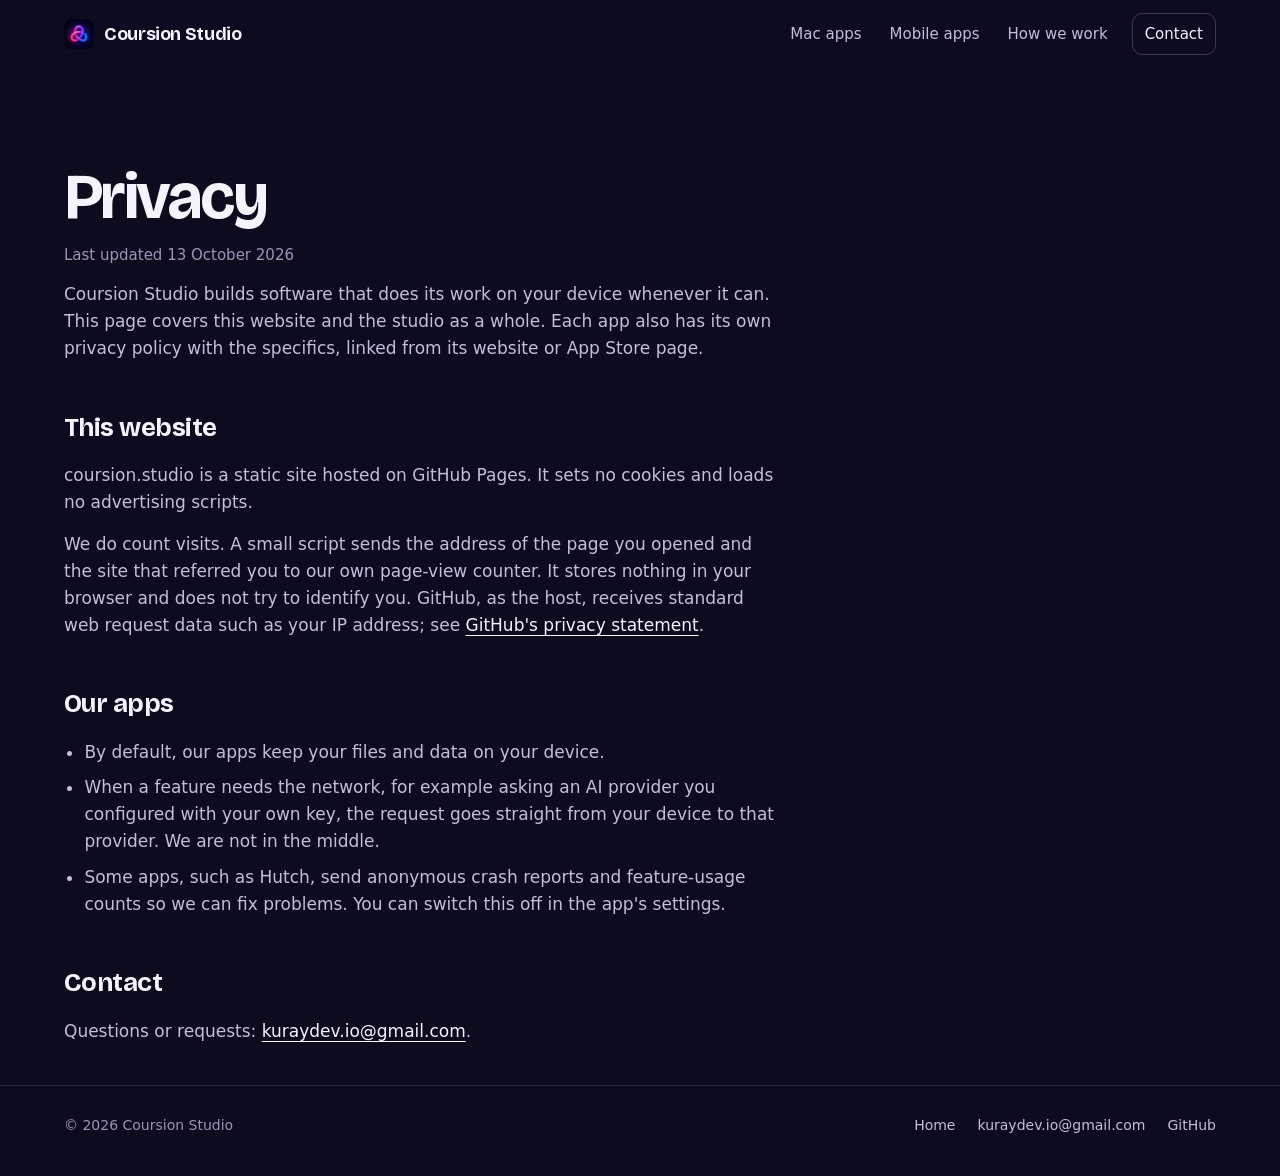
==== commit 44792b55: "Drop Rift and Forge, rename iPhone to Mobile, fix contact email - Remove Rift and Forge from the cat" ====
--- a/privacy.html
+++ b/privacy.html
@@ -25,9 +25,9 @@
       </a>
       <nav class="site-nav" aria-label="Primary">
         <a href="./#mac">Mac apps</a>
-        <a href="./#iphone">iPhone apps</a>
+        <a href="./#mobile">Mobile apps</a>
         <a href="./#how">How we work</a>
-        <a class="nav-contact" href="mailto:hello@coursion.studio">Contact</a>
+        <a class="nav-contact" href="mailto:kuraydev.io@gmail.com">Contact</a>
       </nav>
     </div>
   </header>
@@ -51,7 +51,7 @@
       </ul>
 
       <h2>Contact</h2>
-      <p>Questions or requests: <a href="mailto:hello@coursion.studio">hello@coursion.studio</a>.</p>
+      <p>Questions or requests: <a href="mailto:kuraydev.io@gmail.com">kuraydev.io@gmail.com</a>.</p>
     </article>
   </main>
 
@@ -60,7 +60,7 @@
       <span>© 2026 Coursion Studio</span>
       <nav aria-label="Footer">
         <a href="./">Home</a>
-        <a href="mailto:hello@coursion.studio">hello@coursion.studio</a>
+        <a href="mailto:kuraydev.io@gmail.com">kuraydev.io@gmail.com</a>
         <a href="https://github.com/kuraydev">GitHub</a>
       </nav>
     </div>
--- a/styles.css
+++ b/styles.css
@@ -289,6 +289,16 @@
 .catalog img { width: 40px; height: 40px; border-radius: 10px; }
 .catalog .c-name { font-weight: 600; font-size: 16px; line-height: 1.3; }
 .catalog .c-what { display: block; color: var(--text-3); font-size: 14px; line-height: 1.35; white-space: nowrap; overflow: hidden; text-overflow: ellipsis; }
+.catalog .c-os {
+  margin-left: 6px;
+  padding: 1px 7px;
+  border-radius: 6px;
+  border: 1px solid var(--line-strong);
+  font-size: 12px;
+  font-weight: 600;
+  color: var(--text-2);
+  vertical-align: 1px;
+}
 .catalog .c-plat { font-size: 13px; color: var(--text-3); white-space: nowrap; }
 .catalog .c-arrow {
   display: inline-block;
@@ -426,8 +436,6 @@
 .product-knack { --c: #e25cf0; --c-soft: rgba(226, 92, 240, 0.2); }
 .product-aistats { --c: #4f8fff; --c-soft: rgba(79, 143, 255, 0.22); }
 .product-hutch { --c: #ff8a5c; --c-soft: rgba(255, 128, 92, 0.2); }
-.product-rift { --c: #ff4f8b; --c-soft: rgba(255, 79, 139, 0.2); }
-.product-forge { --c: #b8d14f; --c-soft: rgba(184, 209, 79, 0.14); }
 .product-dpm { --c: #4fd1a5; --c-soft: rgba(79, 209, 165, 0.15); }
 
 code {
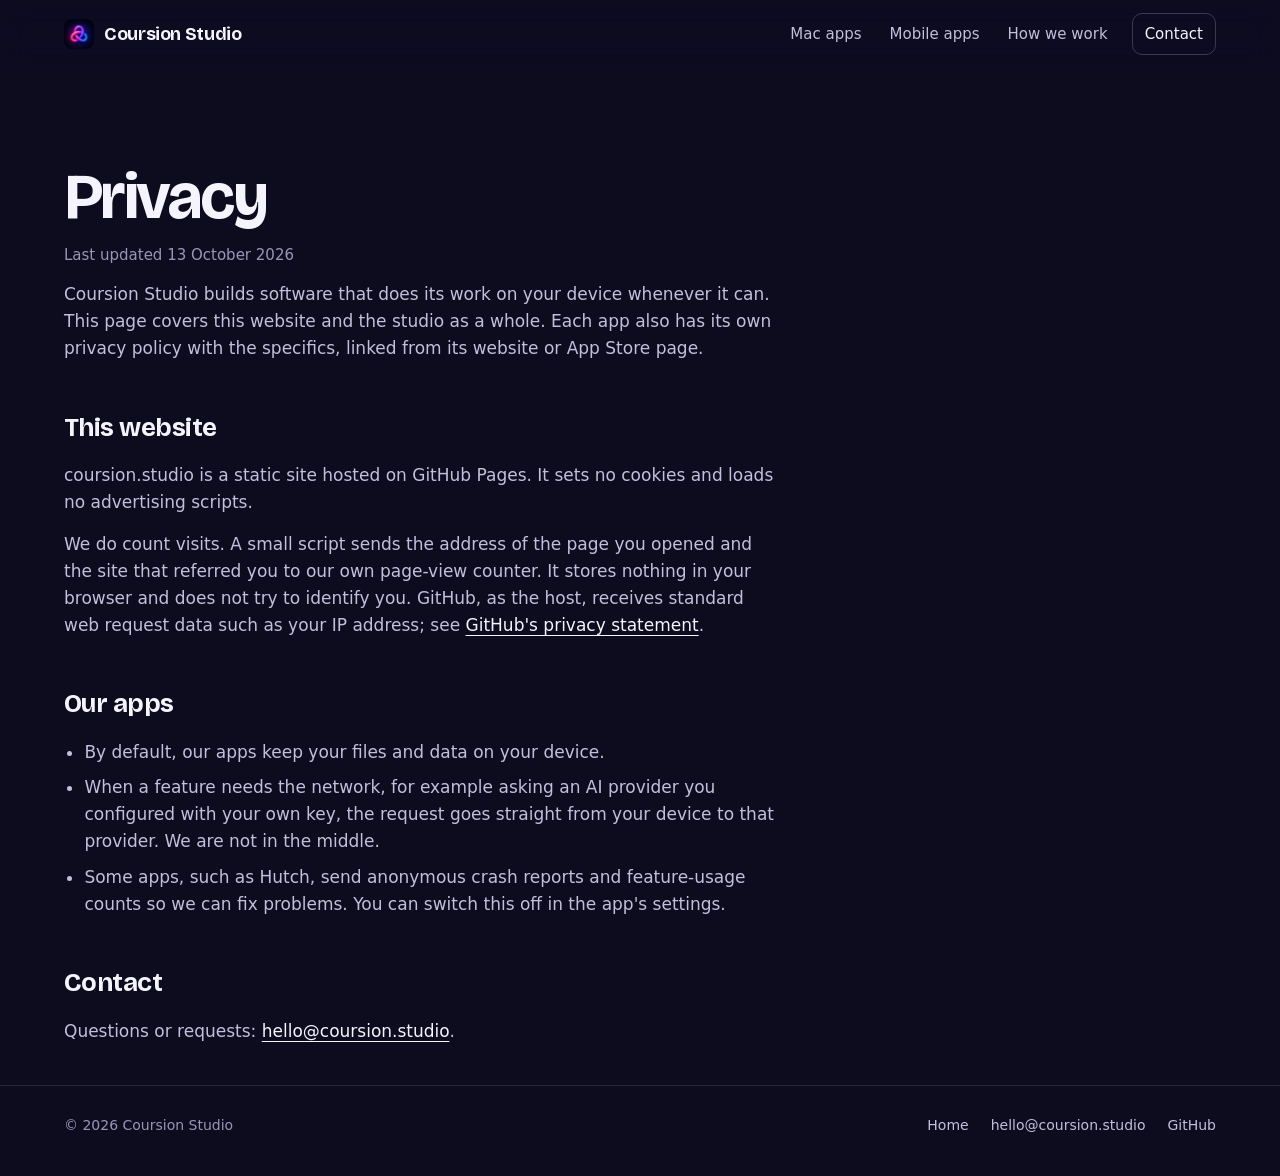
==== commit 0d902964: "Contact via hello@coursion.studio and host email signature images The studio now has Google Workspac" ====
--- a/privacy.html
+++ b/privacy.html
@@ -27,7 +27,7 @@
         <a href="./#mac">Mac apps</a>
         <a href="./#mobile">Mobile apps</a>
         <a href="./#how">How we work</a>
-        <a class="nav-contact" href="mailto:kuraydev.io@gmail.com">Contact</a>
+        <a class="nav-contact" href="mailto:hello@coursion.studio">Contact</a>
       </nav>
     </div>
   </header>
@@ -51,7 +51,7 @@
       </ul>
 
       <h2>Contact</h2>
-      <p>Questions or requests: <a href="mailto:kuraydev.io@gmail.com">kuraydev.io@gmail.com</a>.</p>
+      <p>Questions or requests: <a href="mailto:hello@coursion.studio">hello@coursion.studio</a>.</p>
     </article>
   </main>
 
@@ -60,7 +60,7 @@
       <span>© 2026 Coursion Studio</span>
       <nav aria-label="Footer">
         <a href="./">Home</a>
-        <a href="mailto:kuraydev.io@gmail.com">kuraydev.io@gmail.com</a>
+        <a href="mailto:hello@coursion.studio">hello@coursion.studio</a>
         <a href="https://github.com/kuraydev">GitHub</a>
       </nav>
     </div>
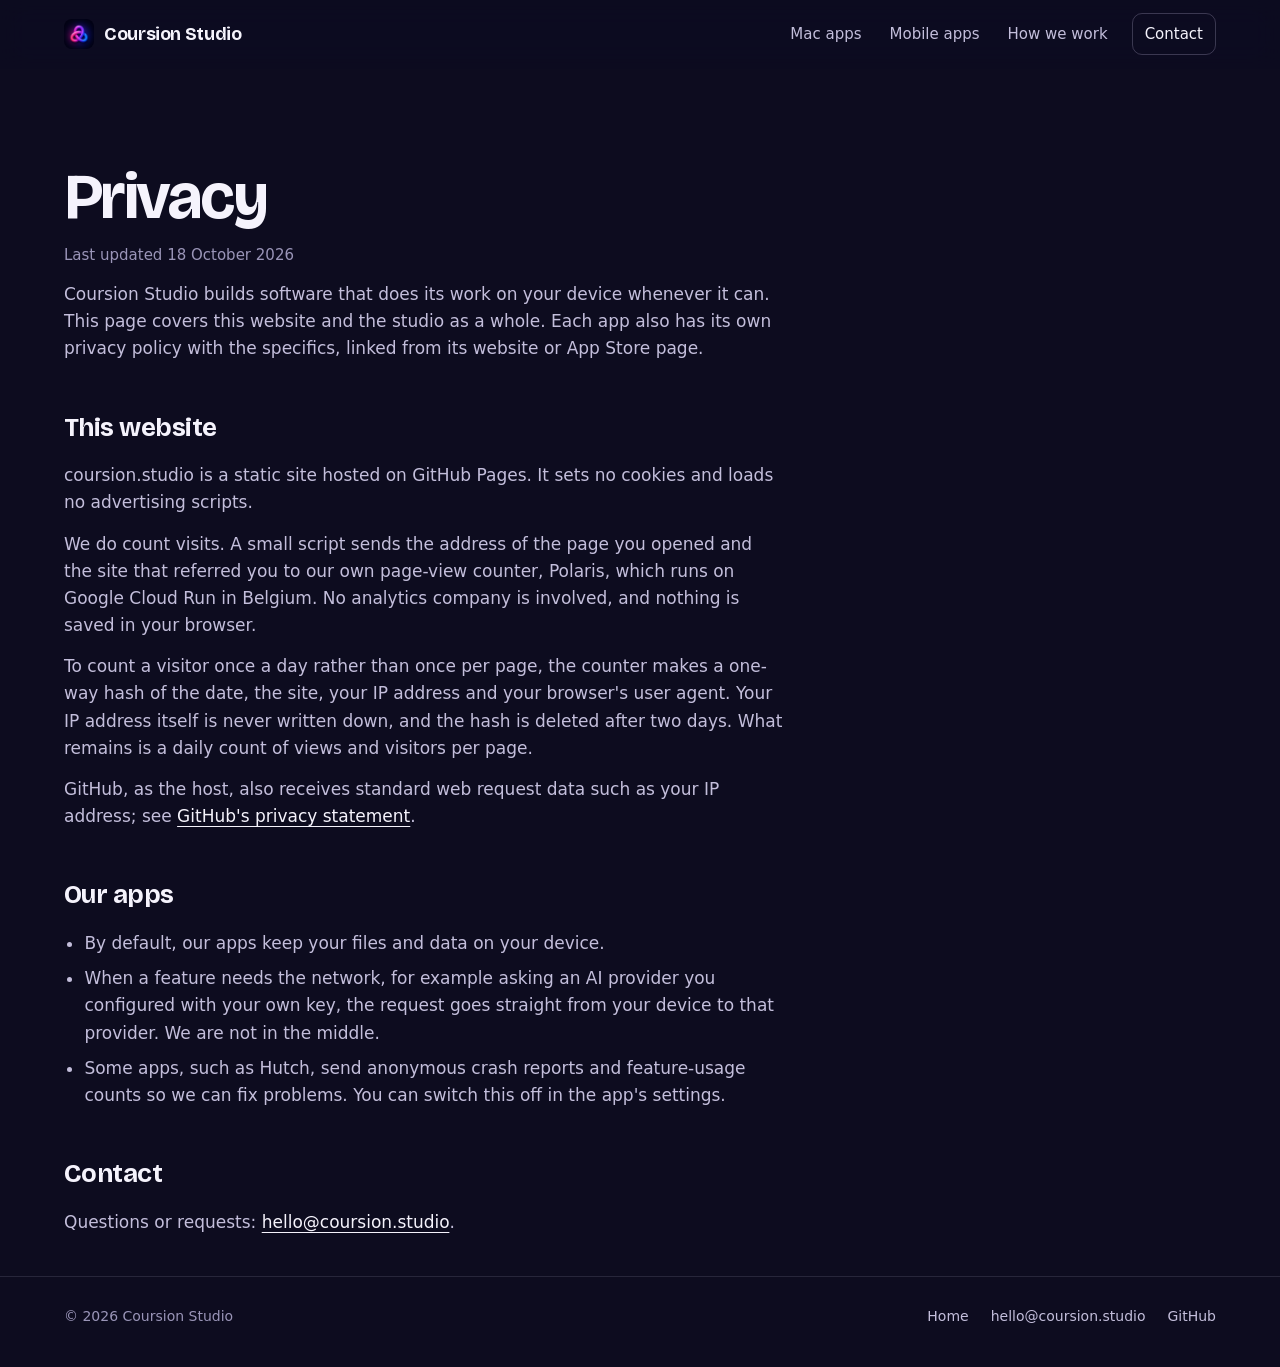
==== commit eb056f3f: "Privacy: say what the page counter keeps and for how long" ====
--- a/privacy.html
+++ b/privacy.html
@@ -35,14 +35,15 @@
   <main id="main" class="wrap">
     <article class="prose">
       <h1>Privacy</h1>
-      <p class="updated">Last updated 13 October 2026</p>
+      <p class="updated">Last updated 18 October 2026</p>
 
       <p>Coursion Studio builds software that does its work on your device whenever it can. This page covers this website and the studio as a whole. Each app also has its own privacy policy with the specifics, linked from its website or App Store page.</p>
 
       <h2>This website</h2>
       <p>coursion.studio is a static site hosted on GitHub Pages. It sets no cookies and loads no advertising scripts.</p>
-      <p>We do count visits. A small script sends the address of the page you opened and the site that referred you to our own page-view counter. It stores nothing in your browser and does not try to identify you. GitHub, as the host, receives standard web request data such as your IP address; see <a href="https://docs.github.com/en/site-policy/privacy-policies/github-general-privacy-statement">GitHub's privacy statement</a>.</p>
-
+      <p>We do count visits. A small script sends the address of the page you opened and the site that referred you to our own page-view counter, Polaris, which runs on Google Cloud Run in Belgium. No analytics company is involved, and nothing is saved in your browser.</p>
+      <p>To count a visitor once a day rather than once per page, the counter makes a one-way hash of the date, the site, your IP address and your browser's user agent. Your IP address itself is never written down, and the hash is deleted after two days. What remains is a daily count of views and visitors per page.</p>
+      <p>GitHub, as the host, also receives standard web request data such as your IP address; see <a href="https://docs.github.com/en/site-policy/privacy-policies/github-general-privacy-statement">GitHub's privacy statement</a>.</p>
       <h2>Our apps</h2>
       <ul>
         <li>By default, our apps keep your files and data on your device.</li>
@@ -61,7 +62,7 @@
       <nav aria-label="Footer">
         <a href="./">Home</a>
         <a href="mailto:hello@coursion.studio">hello@coursion.studio</a>
-        <a href="https://github.com/kuraydev">GitHub</a>
+        <a href="https://github.com/Coursion-Studio">GitHub</a>
       </nav>
     </div>
   </footer>
--- a/styles.css
+++ b/styles.css
@@ -437,6 +437,9 @@
 .product-aistats { --c: #4f8fff; --c-soft: rgba(79, 143, 255, 0.22); }
 .product-hutch { --c: #ff8a5c; --c-soft: rgba(255, 128, 92, 0.2); }
 .product-dpm { --c: #4fd1a5; --c-soft: rgba(79, 209, 165, 0.15); }
+.product-foyer { --c: #e8a54b; --c-soft: rgba(232, 165, 75, 0.18); }
+.product-cue { --c: #c86bff; --c-soft: rgba(200, 107, 255, 0.2); }
+.product-vista { --c: #ff8a6b; --c-soft: rgba(255, 138, 107, 0.18); }
 
 code {
   font-family: ui-monospace, "SF Mono", Menlo, monospace;
